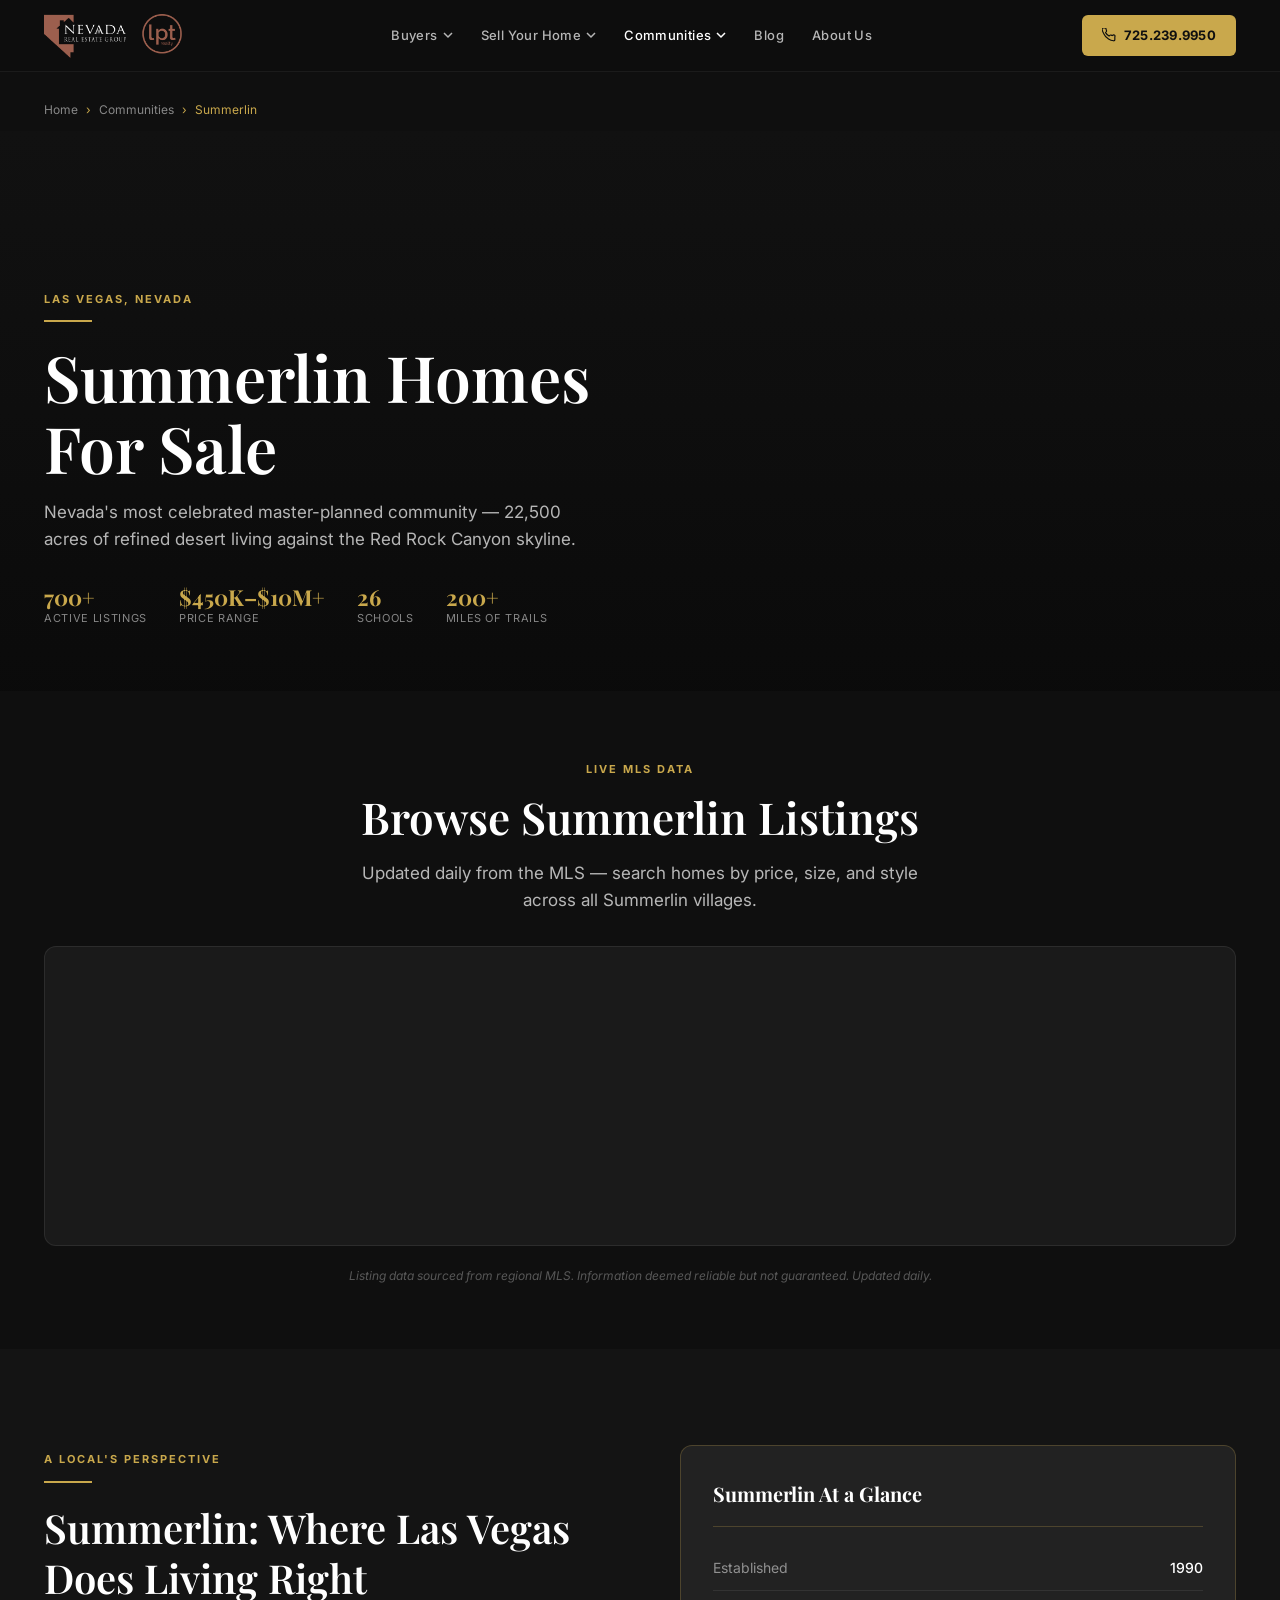
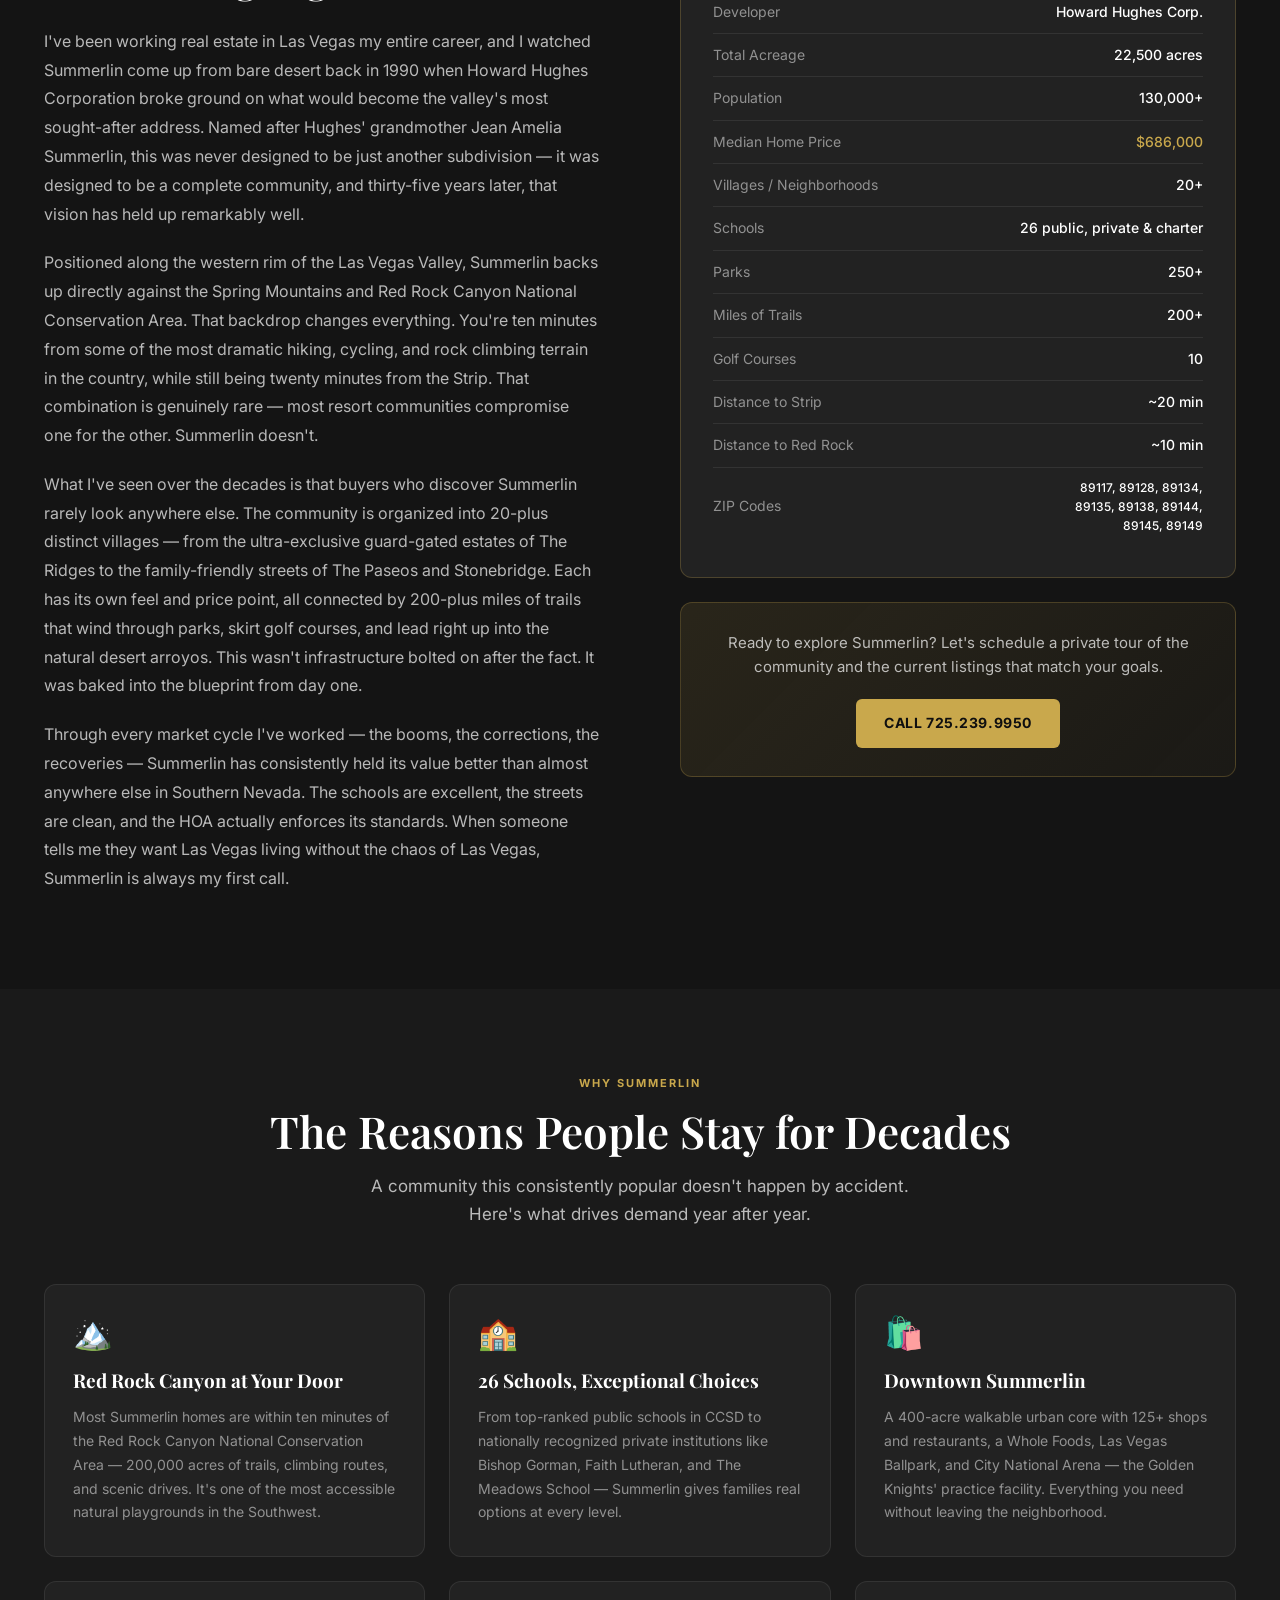
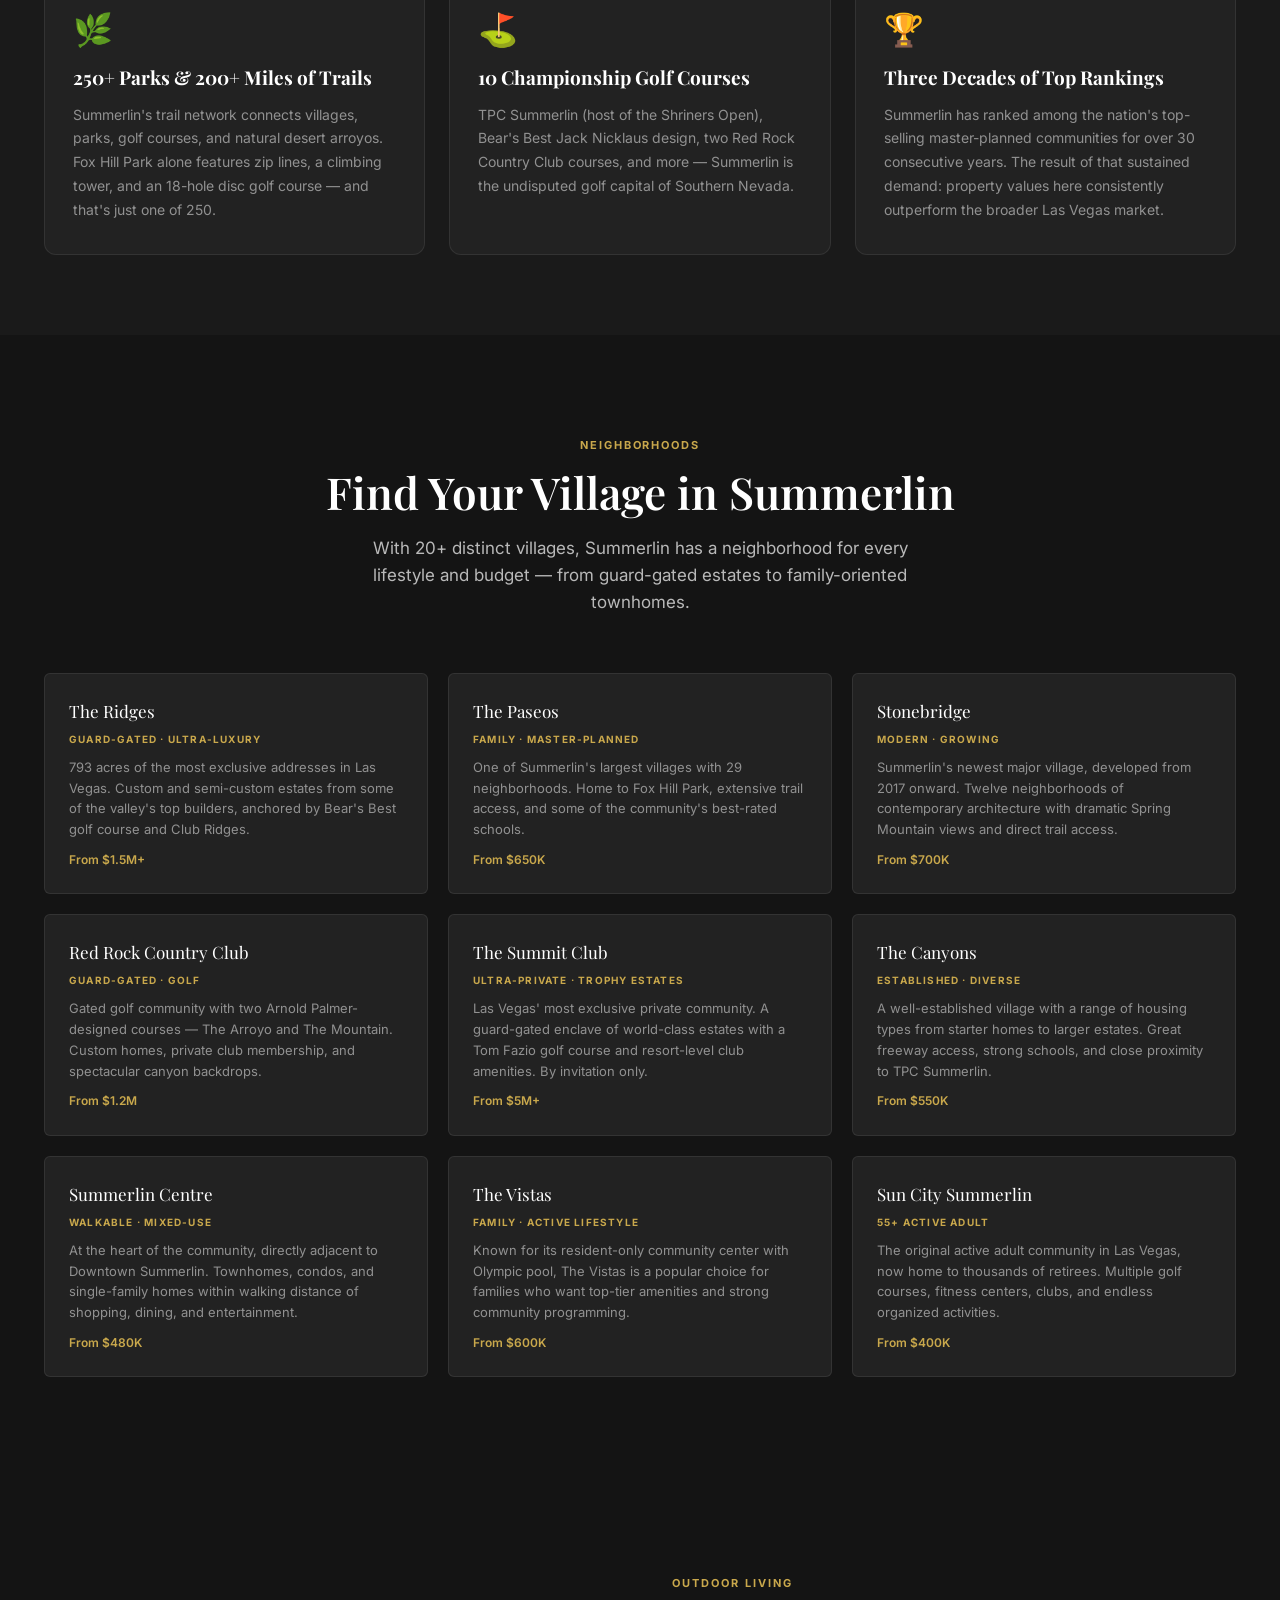
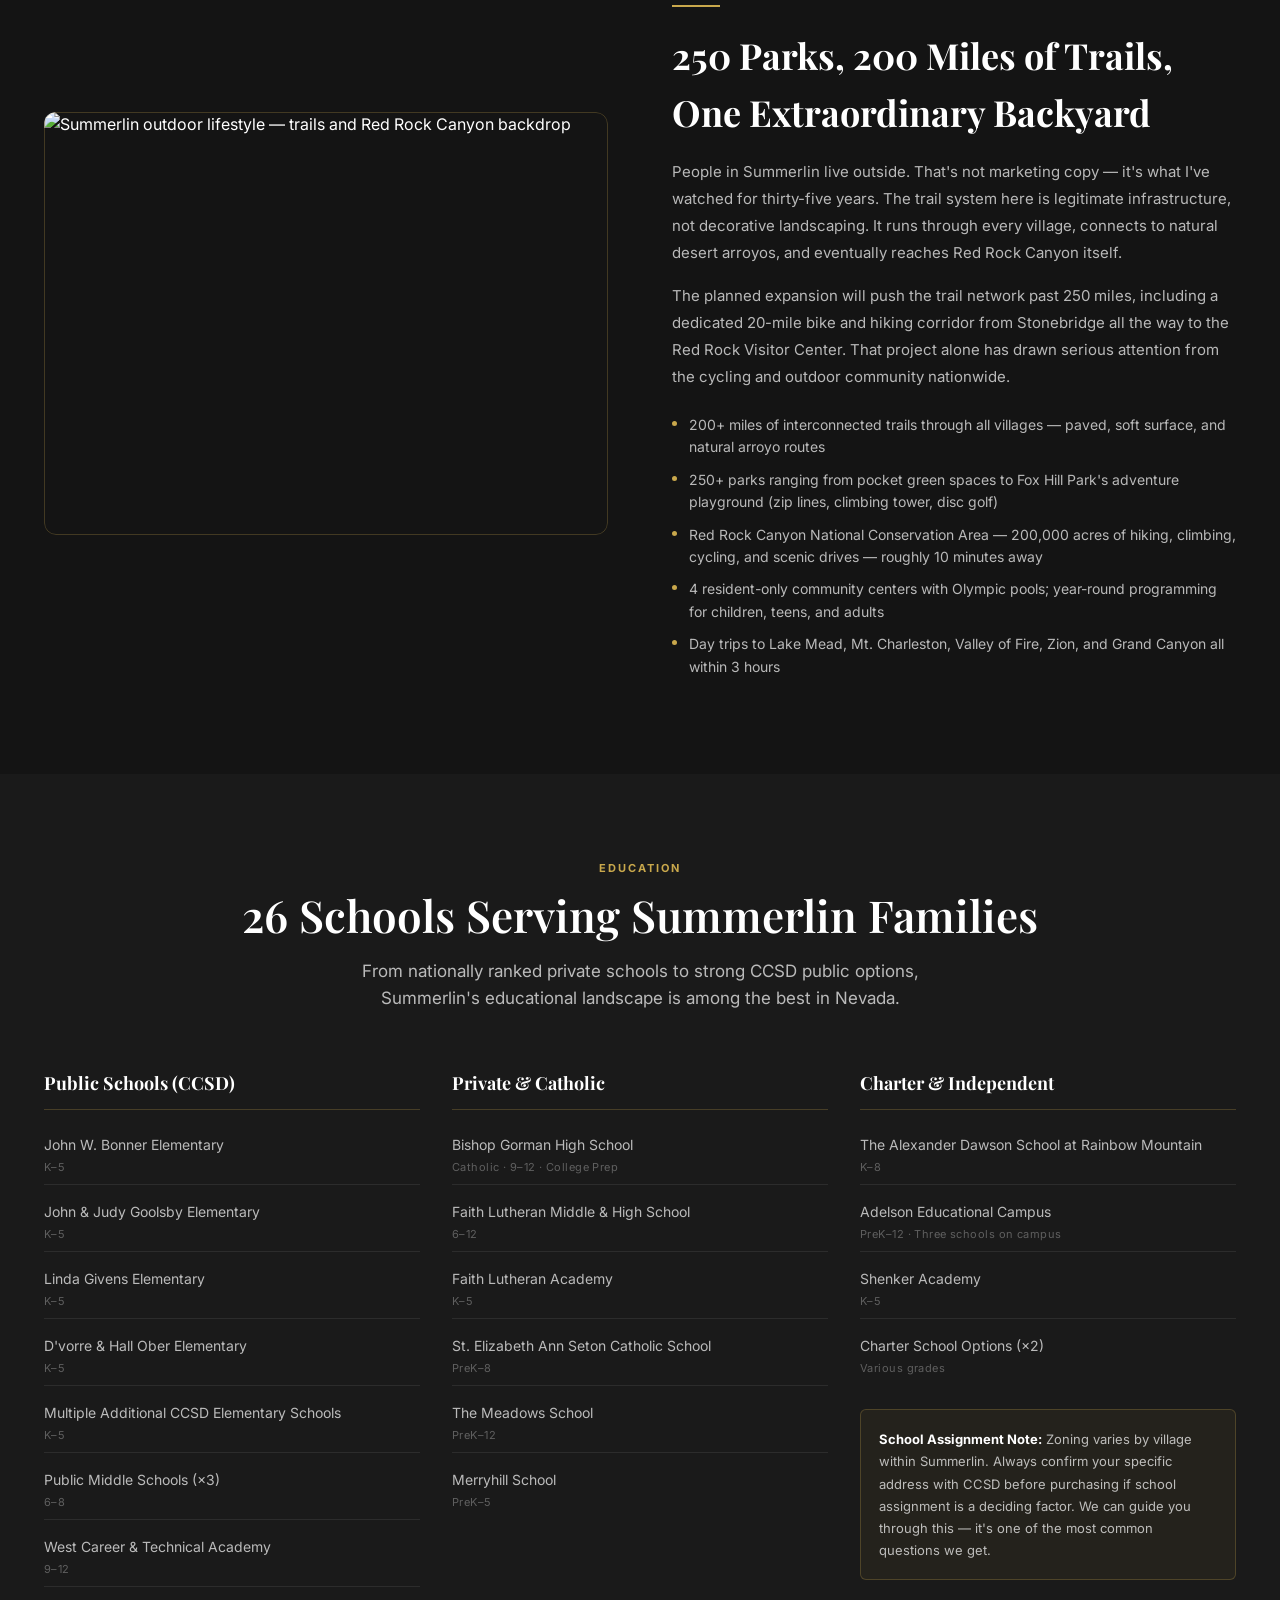
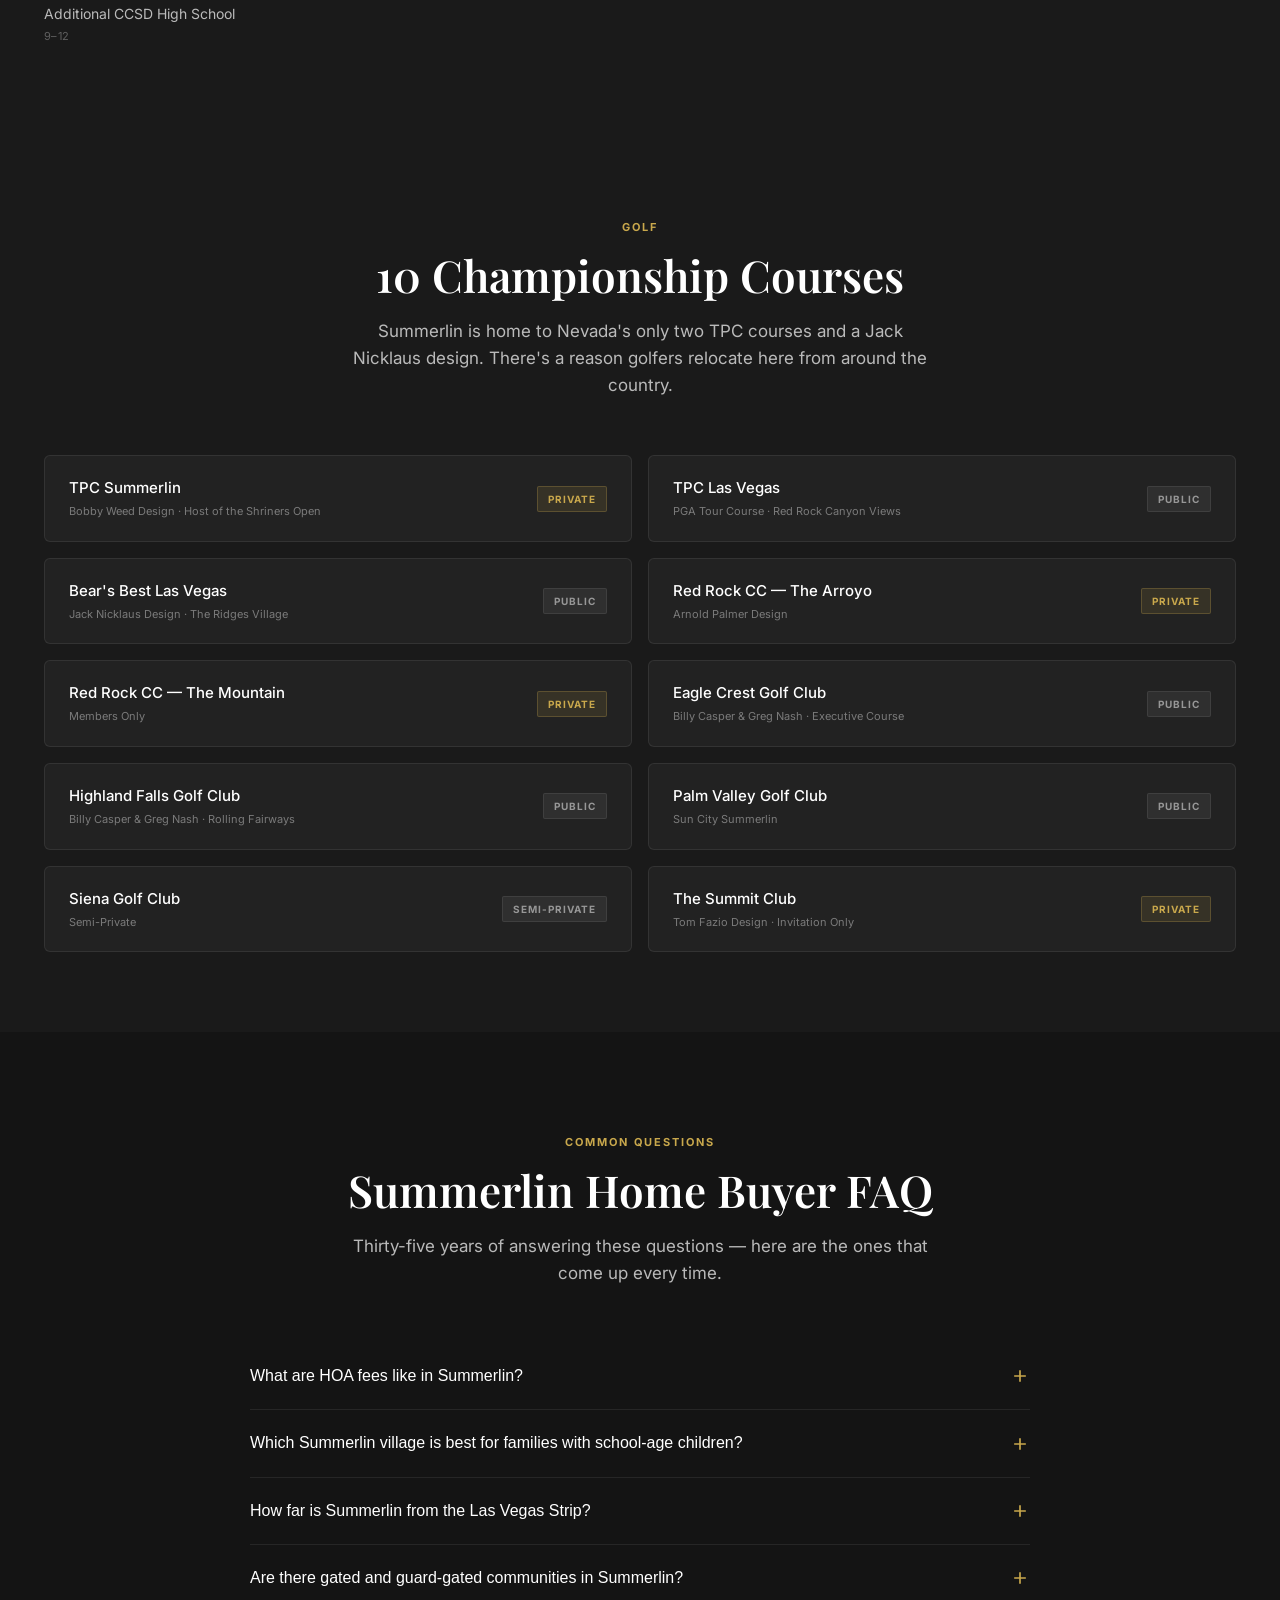
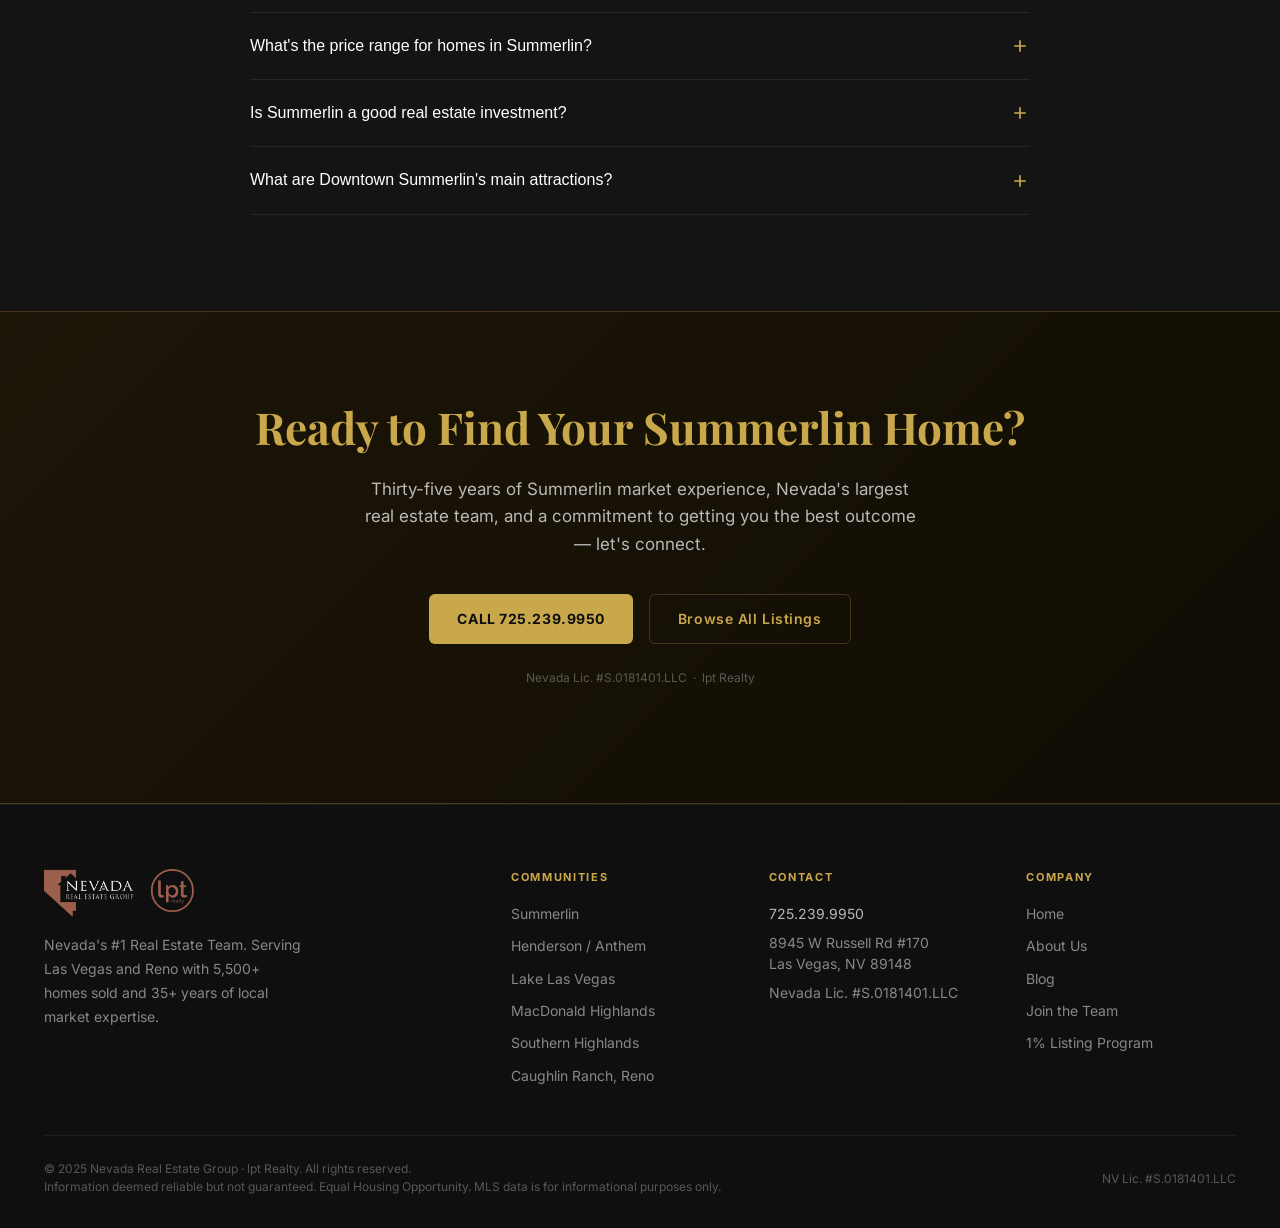
==== summerlin/index.html @ 44caadfc "Add Summerlin community landing page Full luxury dark-theme page at /summerlin/ with: - YLOPO search" ====
<!DOCTYPE html>
<html lang="en">
<head>
  <meta charset="UTF-8">
  <meta name="viewport" content="width=device-width, initial-scale=1.0">
  <title>Summerlin Homes For Sale | Las Vegas NV | Nevada Real Estate Group</title>
  <meta name="description" content="Browse Summerlin homes for sale in Las Vegas, NV. Nevada's #1 real estate team — 5,500+ homes sold. Explore all Summerlin villages, price ranges, schools & lifestyle. Call 725.239.9950.">
  <link rel="canonical" href="https://www.nevadarealestategroup.com/summerlin/">

  <!-- Open Graph -->
  <meta property="og:title" content="Summerlin Homes For Sale | Las Vegas NV | Nevada Real Estate Group">
  <meta property="og:description" content="The crown jewel of Las Vegas living. Browse Summerlin homes $200K–$10M+. Expert guidance from Nevada's #1 real estate team.">
  <meta property="og:type" content="website">
  <meta property="og:url" content="https://www.nevadarealestategroup.com/summerlin/">

  <!-- Preconnect -->
  <link rel="preconnect" href="https://fonts.googleapis.com">
  <link rel="preconnect" href="https://fonts.gstatic.com" crossorigin>
  <link href="https://fonts.googleapis.com/css2?family=Playfair+Display:ital,wght@0,400;0,600;0,700;1,400&family=Inter:wght@300;400;500;600;700&display=swap" rel="stylesheet">

  <!-- YLOPO Config -->
  <script>
    var YLOPO_HOSTNAME = 'search.nevadarealestategroup.net';
    window.YLOPO_WIDGETS = { domain: 'search.nevadarealestategroup.net' };
  </script>

  <!-- Schema.org -->
  <script type="application/ld+json">
  {
    "@context": "https://schema.org",
    "@type": "RealEstateListing",
    "name": "Summerlin Homes For Sale",
    "description": "Browse homes for sale in Summerlin, Las Vegas NV with Nevada Real Estate Group.",
    "areaServed": {
      "@type": "Place",
      "name": "Summerlin",
      "containedInPlace": {
        "@type": "City",
        "name": "Las Vegas",
        "containedInPlace": { "@type": "State", "name": "Nevada" }
      }
    },
    "broker": {
      "@type": "RealEstateAgent",
      "name": "Nevada Real Estate Group",
      "telephone": "+17252399950",
      "url": "https://www.nevadarealestategroup.com"
    }
  }
  </script>

  <style>
    /* ============================================================
       DESIGN TOKENS
    ============================================================ */
    :root {
      --gold: #C9A84C;
      --gold-light: #E8C97A;
      --gold-dark: #A07830;
      --charcoal: #0F0F0F;
      --dark: #141414;
      --dark-2: #1A1A1A;
      --dark-3: #222222;
      --dark-4: #2A2A2A;
      --white: #FFFFFF;
      --white-70: rgba(255,255,255,0.70);
      --white-50: rgba(255,255,255,0.50);
      --white-30: rgba(255,255,255,0.30);
      --white-12: rgba(255,255,255,0.08);
      --border: rgba(201,168,76,0.25);
      --border-dim: rgba(255,255,255,0.08);
      --font-serif: 'Playfair Display', Georgia, serif;
      --font-sans: 'Inter', system-ui, sans-serif;
      --radius: 6px;
      --radius-lg: 12px;
      --transition: 0.25s ease;
      --container: 1240px;
      --nav-h: 72px;
    }

    *, *::before, *::after { box-sizing: border-box; margin: 0; padding: 0; }

    html { scroll-behavior: smooth; font-size: 16px; }

    body {
      background: var(--dark);
      color: var(--white);
      font-family: var(--font-sans);
      line-height: 1.6;
      -webkit-font-smoothing: antialiased;
    }

    a { color: inherit; text-decoration: none; }
    img { display: block; max-width: 100%; }
    ul { list-style: none; }

    .container {
      max-width: var(--container);
      margin: 0 auto;
      padding: 0 24px;
    }

    .gold { color: var(--gold); }
    .section-label {
      display: inline-block;
      font-size: 11px;
      font-weight: 700;
      letter-spacing: 0.18em;
      text-transform: uppercase;
      color: var(--gold);
      margin-bottom: 12px;
    }
    .section-header { text-align: center; margin-bottom: 56px; }
    .section-header h2 {
      font-family: var(--font-serif);
      font-size: clamp(28px, 4vw, 44px);
      font-weight: 600;
      color: var(--white);
      line-height: 1.2;
      margin-bottom: 16px;
    }
    .section-header p {
      font-size: 17px;
      color: var(--white-70);
      max-width: 580px;
      margin: 0 auto;
    }

    /* Gold rule above headings */
    .gold-rule {
      width: 48px;
      height: 2px;
      background: var(--gold);
      margin: 0 auto 20px;
    }

    /* ============================================================
       NAVIGATION
    ============================================================ */
    #nav {
      position: fixed;
      top: 0; left: 0; right: 0;
      z-index: 1000;
      height: var(--nav-h);
      display: flex;
      align-items: center;
      background: rgba(14,14,14,0.85);
      backdrop-filter: blur(16px);
      -webkit-backdrop-filter: blur(16px);
      border-bottom: 1px solid rgba(255,255,255,0.06);
      transition: background var(--transition), box-shadow var(--transition);
    }
    #nav.scrolled {
      background: rgba(10,10,10,0.97);
      box-shadow: 0 2px 24px rgba(0,0,0,0.5);
    }
    .nav-inner {
      max-width: var(--container);
      margin: 0 auto;
      padding: 0 24px;
      width: 100%;
      display: flex;
      align-items: center;
      gap: 32px;
    }
    .nav-logo {
      flex-shrink: 0;
      height: 44px;
    }
    .nav-logo img { height: 100%; width: auto; }
    .nav-links {
      display: flex;
      align-items: center;
      gap: 0;
      flex: 1;
      justify-content: center;
    }
    .nav-item {
      position: relative;
    }
    .nav-link {
      display: flex;
      align-items: center;
      gap: 5px;
      padding: 10px 14px;
      font-size: 13px;
      font-weight: 500;
      color: var(--white-70);
      letter-spacing: 0.03em;
      transition: color var(--transition);
      cursor: pointer;
      white-space: nowrap;
    }
    .nav-link:hover, .nav-link.active { color: var(--white); }
    .nav-link svg { width: 10px; height: 10px; flex-shrink: 0; transition: transform var(--transition); }
    .nav-item:hover > .nav-link svg { transform: rotate(180deg); }

    /* Dropdown */
    .nav-dropdown {
      position: absolute;
      top: calc(100% + 8px);
      left: 50%;
      transform: translateX(-50%) translateY(-6px);
      min-width: 220px;
      background: #1C1C1C;
      border: 1px solid rgba(255,255,255,0.1);
      border-radius: var(--radius);
      padding: 8px 0;
      box-shadow: 0 20px 60px rgba(0,0,0,0.6);
      opacity: 0;
      visibility: hidden;
      transition: opacity 0.2s, visibility 0.2s, transform 0.2s;
    }
    .nav-item:hover .nav-dropdown {
      opacity: 1;
      visibility: visible;
      transform: translateX(-50%) translateY(0);
    }
    .nav-dropdown a {
      display: block;
      padding: 9px 20px;
      font-size: 13px;
      color: var(--white-70);
      transition: color var(--transition), background var(--transition);
    }
    .nav-dropdown a:hover { color: var(--white); background: rgba(255,255,255,0.05); }

    /* Communities flyout */
    .communities-trigger { position: relative; }
    .communities-panel {
      position: absolute;
      top: calc(100% + 8px);
      left: 50%;
      transform: translateX(-50%) translateY(-6px);
      width: 540px;
      background: #1C1C1C;
      border: 1px solid rgba(255,255,255,0.1);
      border-radius: var(--radius);
      padding: 20px;
      box-shadow: 0 20px 60px rgba(0,0,0,0.6);
      opacity: 0;
      visibility: hidden;
      transition: opacity 0.2s, visibility 0.2s, transform 0.2s;
      display: grid;
      grid-template-columns: 1fr 1fr;
      gap: 0 24px;
    }
    .communities-trigger:hover .communities-panel {
      opacity: 1;
      visibility: visible;
      transform: translateX(-50%) translateY(0);
    }
    .comm-col-label {
      font-size: 10px;
      font-weight: 700;
      letter-spacing: 0.15em;
      text-transform: uppercase;
      color: var(--gold);
      padding: 4px 0 8px;
      border-bottom: 1px solid var(--border);
      margin-bottom: 6px;
    }
    .communities-panel a {
      display: block;
      padding: 6px 0;
      font-size: 13px;
      color: var(--white-70);
      transition: color var(--transition);
    }
    .communities-panel a:hover { color: var(--gold); }

    .nav-cta {
      flex-shrink: 0;
    }
    .btn-nav {
      display: inline-flex;
      align-items: center;
      gap: 8px;
      background: var(--gold);
      color: var(--charcoal);
      font-size: 13px;
      font-weight: 700;
      padding: 10px 20px;
      border-radius: var(--radius);
      letter-spacing: 0.02em;
      transition: background var(--transition), transform var(--transition);
      white-space: nowrap;
    }
    .btn-nav:hover { background: var(--gold-light); transform: translateY(-1px); }

    /* Hamburger */
    .hamburger-btn {
      display: none;
      background: none;
      border: none;
      cursor: pointer;
      padding: 8px;
      color: var(--white);
      margin-left: auto;
    }
    .mobile-nav {
      display: none;
      position: fixed;
      top: var(--nav-h);
      left: 0; right: 0;
      background: rgba(10,10,10,0.98);
      backdrop-filter: blur(16px);
      border-top: 1px solid rgba(255,255,255,0.06);
      padding: 16px 0 24px;
      z-index: 999;
      max-height: calc(100vh - var(--nav-h));
      overflow-y: auto;
    }
    .mobile-nav.open { display: block; }
    .mobile-nav-link {
      display: block;
      padding: 13px 24px;
      font-size: 15px;
      color: var(--white-70);
      border-bottom: 1px solid rgba(255,255,255,0.05);
    }
    .mobile-nav-link:hover { color: var(--white); }
    .mob-group-toggle {
      display: flex;
      align-items: center;
      justify-content: space-between;
      width: 100%;
      padding: 13px 24px;
      font-size: 15px;
      color: var(--white-70);
      background: none;
      border: none;
      border-bottom: 1px solid rgba(255,255,255,0.05);
      cursor: pointer;
      text-align: left;
    }
    .mob-submenu { display: none; background: rgba(255,255,255,0.03); }
    .mob-submenu.open { display: block; }
    .mob-submenu a {
      display: block;
      padding: 10px 36px;
      font-size: 13px;
      color: var(--white-50);
      border-bottom: 1px solid rgba(255,255,255,0.03);
    }
    .mob-cta {
      padding: 16px 24px 0;
    }
    .mob-cta .btn-nav { width: 100%; justify-content: center; }

    /* ============================================================
       BREADCRUMB
    ============================================================ */
    .breadcrumb {
      padding: calc(var(--nav-h) + 16px) 0 0;
      background: var(--charcoal);
    }
    .breadcrumb-inner {
      display: flex;
      align-items: center;
      gap: 8px;
      font-size: 12px;
      color: var(--white-50);
      padding: 12px 24px;
      max-width: var(--container);
      margin: 0 auto;
    }
    .breadcrumb-inner a { color: var(--white-50); transition: color var(--transition); }
    .breadcrumb-inner a:hover { color: var(--gold); }
    .breadcrumb-inner span { color: var(--gold); }
    .breadcrumb-sep { color: var(--white-30); }

    /* ============================================================
       HERO
    ============================================================ */
    #hero {
      position: relative;
      min-height: 560px;
      display: flex;
      align-items: flex-end;
      overflow: hidden;
    }
    .hero-bg {
      position: absolute;
      inset: 0;
      background-image: url('https://images.unsplash.com/photo-1613977257363-707ba9348227?auto=format&fit=crop&w=1600&h=700&q=80');
      background-size: cover;
      background-position: center 40%;
    }
    .hero-overlay {
      position: absolute;
      inset: 0;
      background: linear-gradient(to top, rgba(10,10,10,0.95) 0%, rgba(10,10,10,0.6) 50%, rgba(10,10,10,0.3) 100%);
    }
    .hero-content {
      position: relative;
      z-index: 2;
      padding: 60px 0 64px;
      width: 100%;
    }
    .hero-content .container { display: flex; flex-direction: column; align-items: flex-start; }
    .hero-eyebrow {
      font-size: 11px;
      font-weight: 700;
      letter-spacing: 0.18em;
      text-transform: uppercase;
      color: var(--gold);
      margin-bottom: 12px;
    }
    .hero-rule {
      width: 48px;
      height: 2px;
      background: var(--gold);
      margin-bottom: 20px;
    }
    #hero h1 {
      font-family: var(--font-serif);
      font-size: clamp(36px, 5vw, 64px);
      font-weight: 600;
      line-height: 1.1;
      color: var(--white);
      margin-bottom: 16px;
      max-width: 680px;
    }
    .hero-sub {
      font-size: 17px;
      color: var(--white-70);
      max-width: 560px;
      margin-bottom: 32px;
      line-height: 1.6;
    }
    .hero-stats {
      display: flex;
      gap: 32px;
      flex-wrap: wrap;
    }
    .hero-stat {
      display: flex;
      flex-direction: column;
      gap: 2px;
    }
    .hero-stat-num {
      font-family: var(--font-serif);
      font-size: 22px;
      font-weight: 700;
      color: var(--gold);
      line-height: 1;
    }
    .hero-stat-lbl {
      font-size: 11px;
      color: var(--white-50);
      letter-spacing: 0.06em;
      text-transform: uppercase;
    }

    /* ============================================================
       LISTINGS (YLOPO)
    ============================================================ */
    #listings {
      padding: 64px 0;
      background: var(--charcoal);
    }
    #listings .section-header { margin-bottom: 32px; }
    .ylopo-wrap {
      background: var(--dark-2);
      border: 1px solid var(--border-dim);
      border-radius: var(--radius-lg);
      padding: 32px;
      min-height: 300px;
    }
    .ylopo-note {
      font-size: 12px;
      color: var(--white-30);
      text-align: center;
      margin-top: 20px;
      font-style: italic;
    }

    /* ============================================================
       OVERVIEW SECTION
    ============================================================ */
    #overview {
      padding: 96px 0;
      background: var(--dark);
    }
    .overview-grid {
      display: grid;
      grid-template-columns: 1fr 1fr;
      gap: 80px;
      align-items: start;
    }
    .overview-text h2 {
      font-family: var(--font-serif);
      font-size: clamp(26px, 3.5vw, 40px);
      font-weight: 600;
      color: var(--white);
      line-height: 1.25;
      margin-bottom: 24px;
    }
    .overview-text p {
      font-size: 16px;
      color: var(--white-70);
      line-height: 1.8;
      margin-bottom: 20px;
    }
    .overview-text p:last-child { margin-bottom: 0; }
    .overview-aside {
      display: flex;
      flex-direction: column;
      gap: 24px;
    }
    .quick-facts {
      background: var(--dark-3);
      border: 1px solid var(--border);
      border-radius: var(--radius-lg);
      padding: 32px;
    }
    .quick-facts h3 {
      font-family: var(--font-serif);
      font-size: 20px;
      color: var(--white);
      margin-bottom: 20px;
      padding-bottom: 16px;
      border-bottom: 1px solid var(--border);
    }
    .fact-row {
      display: flex;
      justify-content: space-between;
      align-items: center;
      padding: 10px 0;
      border-bottom: 1px solid var(--border-dim);
      font-size: 14px;
    }
    .fact-row:last-child { border-bottom: none; }
    .fact-label { color: var(--white-50); }
    .fact-value { color: var(--white); font-weight: 500; text-align: right; }
    .fact-value.gold { color: var(--gold); }

    .cta-card {
      background: linear-gradient(135deg, rgba(201,168,76,0.12) 0%, rgba(201,168,76,0.04) 100%);
      border: 1px solid var(--border);
      border-radius: var(--radius-lg);
      padding: 28px;
      text-align: center;
    }
    .cta-card p {
      font-size: 15px;
      color: var(--white-70);
      margin-bottom: 20px;
      line-height: 1.6;
    }
    .btn-gold {
      display: inline-flex;
      align-items: center;
      gap: 8px;
      background: var(--gold);
      color: var(--charcoal);
      font-size: 14px;
      font-weight: 700;
      padding: 13px 28px;
      border-radius: var(--radius);
      letter-spacing: 0.04em;
      text-transform: uppercase;
      transition: background var(--transition), transform var(--transition);
    }
    .btn-gold:hover { background: var(--gold-light); transform: translateY(-2px); }
    .btn-outline {
      display: inline-flex;
      align-items: center;
      gap: 8px;
      background: transparent;
      color: var(--gold);
      font-size: 14px;
      font-weight: 600;
      padding: 13px 28px;
      border-radius: var(--radius);
      border: 1px solid var(--border);
      letter-spacing: 0.04em;
      transition: background var(--transition), color var(--transition), transform var(--transition);
    }
    .btn-outline:hover { background: rgba(201,168,76,0.08); color: var(--gold-light); transform: translateY(-2px); }

    /* ============================================================
       WHY HIGHLIGHTS
    ============================================================ */
    #highlights {
      padding: 80px 0;
      background: var(--dark-2);
    }
    .highlights-grid {
      display: grid;
      grid-template-columns: repeat(3, 1fr);
      gap: 24px;
      margin-top: 48px;
    }
    .highlight-card {
      background: var(--dark-3);
      border: 1px solid var(--border-dim);
      border-radius: var(--radius-lg);
      padding: 32px 28px;
      transition: border-color var(--transition), transform var(--transition);
    }
    .highlight-card:hover {
      border-color: var(--border);
      transform: translateY(-4px);
    }
    .highlight-icon {
      font-size: 32px;
      margin-bottom: 16px;
      line-height: 1;
    }
    .highlight-card h3 {
      font-family: var(--font-serif);
      font-size: 19px;
      color: var(--white);
      margin-bottom: 10px;
    }
    .highlight-card p {
      font-size: 14px;
      color: var(--white-50);
      line-height: 1.7;
    }

    /* ============================================================
       VILLAGES / NEIGHBORHOODS
    ============================================================ */
    #villages {
      padding: 96px 0;
      background: var(--dark);
    }
    .villages-grid {
      display: grid;
      grid-template-columns: repeat(3, 1fr);
      gap: 20px;
      margin-top: 48px;
    }
    .village-card {
      background: var(--dark-3);
      border: 1px solid var(--border-dim);
      border-radius: var(--radius);
      padding: 24px;
      transition: border-color var(--transition), transform var(--transition);
    }
    .village-card:hover {
      border-color: var(--border);
      transform: translateY(-3px);
    }
    .village-name {
      font-family: var(--font-serif);
      font-size: 17px;
      color: var(--white);
      margin-bottom: 6px;
    }
    .village-type {
      font-size: 10px;
      font-weight: 700;
      letter-spacing: 0.12em;
      text-transform: uppercase;
      color: var(--gold);
      margin-bottom: 10px;
    }
    .village-desc {
      font-size: 13px;
      color: var(--white-50);
      line-height: 1.6;
    }
    .village-price {
      font-size: 12px;
      color: var(--gold);
      font-weight: 600;
      margin-top: 10px;
    }

    /* ============================================================
       SCHOOLS
    ============================================================ */
    #schools {
      padding: 80px 0;
      background: var(--dark-2);
    }
    .schools-layout {
      display: grid;
      grid-template-columns: 1fr 1fr 1fr;
      gap: 32px;
      margin-top: 48px;
    }
    .school-group h3 {
      font-family: var(--font-serif);
      font-size: 18px;
      color: var(--white);
      margin-bottom: 16px;
      padding-bottom: 12px;
      border-bottom: 1px solid var(--border);
    }
    .school-list {
      display: flex;
      flex-direction: column;
      gap: 8px;
    }
    .school-item {
      font-size: 14px;
      color: var(--white-70);
      padding: 8px 0;
      border-bottom: 1px solid var(--border-dim);
      display: flex;
      flex-direction: column;
      gap: 2px;
    }
    .school-item:last-child { border-bottom: none; }
    .school-item .school-grades {
      font-size: 11px;
      color: var(--white-30);
      letter-spacing: 0.04em;
    }

    /* ============================================================
       OUTDOOR / LIFESTYLE
    ============================================================ */
    #lifestyle {
      padding: 96px 0;
      background: var(--dark);
    }
    .lifestyle-split {
      display: grid;
      grid-template-columns: 1fr 1fr;
      gap: 64px;
      align-items: center;
    }
    .lifestyle-img {
      position: relative;
      border-radius: var(--radius-lg);
      overflow: hidden;
      aspect-ratio: 4/3;
    }
    .lifestyle-img img {
      width: 100%;
      height: 100%;
      object-fit: cover;
    }
    .lifestyle-img::after {
      content: '';
      position: absolute;
      inset: 0;
      border: 1px solid var(--border);
      border-radius: var(--radius-lg);
      pointer-events: none;
    }
    .lifestyle-content h2 {
      font-family: var(--font-serif);
      font-size: clamp(24px, 3vw, 36px);
      color: var(--white);
      margin-bottom: 16px;
    }
    .lifestyle-content p {
      font-size: 15px;
      color: var(--white-70);
      line-height: 1.8;
      margin-bottom: 16px;
    }
    .lifestyle-bullets {
      display: flex;
      flex-direction: column;
      gap: 10px;
      margin-top: 24px;
    }
    .lifestyle-bullet {
      display: flex;
      align-items: flex-start;
      gap: 12px;
      font-size: 14px;
      color: var(--white-70);
    }
    .lifestyle-bullet::before {
      content: '';
      width: 5px;
      height: 5px;
      background: var(--gold);
      border-radius: 50%;
      flex-shrink: 0;
      margin-top: 7px;
    }

    /* ============================================================
       GOLF
    ============================================================ */
    #golf {
      padding: 80px 0;
      background: var(--dark-2);
    }
    .golf-grid {
      display: grid;
      grid-template-columns: repeat(2, 1fr);
      gap: 16px;
      margin-top: 40px;
    }
    .golf-card {
      background: var(--dark-3);
      border: 1px solid var(--border-dim);
      border-radius: var(--radius);
      padding: 20px 24px;
      display: flex;
      justify-content: space-between;
      align-items: center;
      transition: border-color var(--transition);
    }
    .golf-card:hover { border-color: var(--border); }
    .golf-name {
      font-size: 15px;
      font-weight: 500;
      color: var(--white);
    }
    .golf-type {
      font-size: 11px;
      color: var(--white-40, rgba(255,255,255,0.4));
      margin-top: 3px;
    }
    .golf-badge {
      font-size: 10px;
      font-weight: 700;
      letter-spacing: 0.1em;
      text-transform: uppercase;
      padding: 4px 10px;
      border-radius: 2px;
      flex-shrink: 0;
    }
    .golf-badge.private {
      background: rgba(201,168,76,0.12);
      color: var(--gold);
      border: 1px solid var(--border);
    }
    .golf-badge.public {
      background: rgba(255,255,255,0.06);
      color: var(--white-50);
      border: 1px solid rgba(255,255,255,0.08);
    }

    /* ============================================================
       FAQ
    ============================================================ */
    #faq {
      padding: 96px 0;
      background: var(--dark);
    }
    .faq-list {
      max-width: 780px;
      margin: 48px auto 0;
      display: flex;
      flex-direction: column;
      gap: 0;
    }
    .faq-item {
      border-bottom: 1px solid var(--border-dim);
    }
    .faq-btn {
      display: flex;
      align-items: center;
      justify-content: space-between;
      width: 100%;
      padding: 22px 0;
      background: none;
      border: none;
      cursor: pointer;
      text-align: left;
      gap: 16px;
    }
    .faq-question {
      font-size: 16px;
      font-weight: 500;
      color: var(--white);
      line-height: 1.4;
    }
    .faq-icon {
      flex-shrink: 0;
      width: 20px;
      height: 20px;
      color: var(--gold);
      transition: transform 0.25s ease;
    }
    .faq-item.open .faq-icon { transform: rotate(45deg); }
    .faq-answer {
      display: none;
      padding: 0 0 22px;
      font-size: 15px;
      color: var(--white-70);
      line-height: 1.75;
    }
    .faq-item.open .faq-answer { display: block; }

    /* ============================================================
       CTA STRIP
    ============================================================ */
    #cta {
      padding: 80px 0;
      background: linear-gradient(135deg, #1C1508 0%, #110D04 100%);
      text-align: center;
      border-top: 1px solid var(--border);
      border-bottom: 1px solid var(--border);
    }
    #cta h2 {
      font-family: var(--font-serif);
      font-size: clamp(28px, 4vw, 44px);
      color: var(--gold);
      margin-bottom: 14px;
    }
    #cta p {
      font-size: 17px;
      color: var(--white-70);
      max-width: 560px;
      margin: 0 auto 36px;
      line-height: 1.6;
    }
    .cta-actions {
      display: flex;
      gap: 16px;
      justify-content: center;
      flex-wrap: wrap;
    }

    /* ============================================================
       FOOTER
    ============================================================ */
    footer {
      background: var(--charcoal);
      padding: 64px 0 32px;
      border-top: 1px solid rgba(255,255,255,0.06);
    }
    .footer-grid {
      display: grid;
      grid-template-columns: 2fr 1fr 1fr 1fr;
      gap: 48px;
      margin-bottom: 48px;
    }
    .footer-brand img { height: 48px; margin-bottom: 16px; }
    .footer-tagline {
      font-size: 14px;
      color: var(--white-50);
      line-height: 1.7;
      margin-bottom: 20px;
      max-width: 260px;
    }
    .footer-heading {
      font-size: 11px;
      font-weight: 700;
      letter-spacing: 0.15em;
      text-transform: uppercase;
      color: var(--gold);
      margin-bottom: 16px;
    }
    .footer-links {
      display: flex;
      flex-direction: column;
      gap: 10px;
    }
    .footer-links a {
      font-size: 14px;
      color: var(--white-50);
      transition: color var(--transition);
    }
    .footer-links a:hover { color: var(--white); }
    .footer-contact-item {
      font-size: 14px;
      color: var(--white-50);
      margin-bottom: 8px;
      line-height: 1.5;
    }
    .footer-contact-item a { color: var(--white-70); transition: color var(--transition); }
    .footer-contact-item a:hover { color: var(--gold); }
    .footer-bottom {
      border-top: 1px solid rgba(255,255,255,0.06);
      padding-top: 24px;
      display: flex;
      justify-content: space-between;
      align-items: center;
      gap: 16px;
      flex-wrap: wrap;
    }
    .footer-legal { font-size: 12px; color: var(--white-30); line-height: 1.5; }
    .footer-lic { font-size: 12px; color: var(--white-30); }

    /* ============================================================
       RESPONSIVE
    ============================================================ */
    @media (max-width: 1024px) {
      .overview-grid { grid-template-columns: 1fr; gap: 40px; }
      .overview-aside { display: grid; grid-template-columns: 1fr 1fr; gap: 24px; }
      .highlights-grid { grid-template-columns: repeat(2, 1fr); }
      .villages-grid { grid-template-columns: repeat(2, 1fr); }
      .schools-layout { grid-template-columns: 1fr 1fr; }
      .lifestyle-split { grid-template-columns: 1fr; }
      .lifestyle-img { display: none; }
      .footer-grid { grid-template-columns: 1fr 1fr; gap: 32px; }
    }

    @media (max-width: 768px) {
      .nav-links, .nav-cta { display: none; }
      .hamburger-btn { display: flex; }
      .hero-stats { gap: 20px; }
      .highlights-grid { grid-template-columns: 1fr; }
      .villages-grid { grid-template-columns: 1fr 1fr; }
      .golf-grid { grid-template-columns: 1fr; }
      .overview-aside { grid-template-columns: 1fr; }
      .schools-layout { grid-template-columns: 1fr; }
      .footer-grid { grid-template-columns: 1fr; gap: 32px; }
      .footer-bottom { flex-direction: column; align-items: flex-start; gap: 12px; }
    }

    @media (max-width: 480px) {
      .villages-grid { grid-template-columns: 1fr; }
    }
  </style>
</head>
<body>

  <!-- ============================================================
       NAVIGATION
  ============================================================ -->
  <nav id="nav" role="navigation" aria-label="Main navigation">
    <div class="nav-inner">
      <a href="/" class="nav-logo" aria-label="Nevada Real Estate Group home">
        <img src="/logo.png" alt="Nevada Real Estate Group">
      </a>

      <ul class="nav-links" role="list">
        <li class="nav-item">
          <span class="nav-link">
            Buyers
            <svg viewBox="0 0 10 6" fill="none" stroke="currentColor" stroke-width="1.5"><path d="M1 1l4 4 4-4"/></svg>
          </span>
          <div class="nav-dropdown">
            <a href="#">Search All Homes</a>
            <a href="#">First-Time Buyers Guide</a>
            <a href="#">Mortgage Calculator</a>
            <a href="#">Buy vs. Rent Analysis</a>
            <a href="#">New Construction</a>
            <a href="#">Investment Properties</a>
            <a href="#">Schedule a Showing</a>
          </div>
        </li>
        <li class="nav-item">
          <span class="nav-link">
            Sell Your Home
            <svg viewBox="0 0 10 6" fill="none" stroke="currentColor" stroke-width="1.5"><path d="M1 1l4 4 4-4"/></svg>
          </span>
          <div class="nav-dropdown">
            <a href="#">What's My Home Worth?</a>
            <a href="#">1% Listing Program</a>
            <a href="#">Marketing Your Home</a>
            <a href="#">Request a CMA</a>
          </div>
        </li>
        <li class="nav-item communities-trigger">
          <span class="nav-link active">
            Communities
            <svg viewBox="0 0 10 6" fill="none" stroke="currentColor" stroke-width="1.5"><path d="M1 1l4 4 4-4"/></svg>
          </span>
          <div class="communities-panel">
            <div>
              <div class="comm-col-label">Las Vegas</div>
              <a href="/summerlin/" style="color:var(--gold);">Summerlin</a>
              <a href="#">Centennial Hills</a>
              <a href="#">Henderson / Anthem</a>
              <a href="#">Red Rock Country Club</a>
              <a href="#">The Lakes</a>
              <a href="#">Southern Highlands</a>
              <a href="#">Green Valley Ranch</a>
              <a href="#">Lake Las Vegas</a>
              <a href="#">MacDonald Highlands</a>
              <a href="#">Desert Shores</a>
              <a href="#">North Las Vegas</a>
              <a href="#">Mountains Edge</a>
            </div>
            <div>
              <div class="comm-col-label">Reno</div>
              <a href="#">Damonte Ranch</a>
              <a href="#">Double Diamond</a>
              <a href="#">Somersett</a>
              <a href="#">Caughlin Ranch</a>
              <a href="#">ArrowCreek</a>
              <a href="#">Spanish Springs</a>
              <a href="#">Incline Village</a>
              <a href="#">South Reno</a>
              <a href="#">Midtown Reno</a>
              <a href="#">Carson City</a>
            </div>
          </div>
        </li>
        <li class="nav-item"><a href="#" class="nav-link">Blog</a></li>
        <li class="nav-item"><a href="#" class="nav-link">About Us</a></li>
      </ul>

      <div class="nav-cta">
        <a href="tel:+17252399950" class="btn-nav">
          <svg width="14" height="14" viewBox="0 0 24 24" fill="none" stroke="currentColor" stroke-width="2"><path d="M22 16.92v3a2 2 0 01-2.18 2 19.79 19.79 0 01-8.63-3.07A19.5 19.5 0 013.07 9.81 19.79 19.79 0 01.01 1.18 2 2 0 012 .01h3a2 2 0 012 1.72 12.84 12.84 0 00.7 2.81 2 2 0 01-.45 2.11L6.09 7.91a16 16 0 006 6l1.27-1.27a2 2 0 012.11-.45 12.84 12.84 0 002.81.7A2 2 0 0122 14.92z"/></svg>
          725.239.9950
        </a>
      </div>

      <button class="hamburger-btn" id="hamburger-btn" aria-expanded="false" aria-label="Open menu">
        <svg width="24" height="24" viewBox="0 0 24 24" fill="none" stroke="currentColor" stroke-width="2">
          <path d="M3 12h18M3 6h18M3 18h18"/>
        </svg>
      </button>
    </div>
  </nav>

  <!-- Mobile Nav -->
  <div class="mobile-nav" id="mobile-nav" role="dialog" aria-label="Mobile navigation">
    <a href="/" class="mobile-nav-link">Home</a>
    <button class="mob-group-toggle" aria-expanded="false">Buyers <span>+</span></button>
    <div class="mob-submenu">
      <a href="#">Search All Homes</a>
      <a href="#">First-Time Buyers Guide</a>
      <a href="#">New Construction</a>
    </div>
    <button class="mob-group-toggle" aria-expanded="false">Sell Your Home <span>+</span></button>
    <div class="mob-submenu">
      <a href="#">What's My Home Worth?</a>
      <a href="#">1% Listing Program</a>
    </div>
    <button class="mob-group-toggle" aria-expanded="false">Communities <span>+</span></button>
    <div class="mob-submenu">
      <a href="/summerlin/">Summerlin</a>
      <a href="#">Centennial Hills</a>
      <a href="#">Henderson / Anthem</a>
      <a href="#">Southern Highlands</a>
      <a href="#">Lake Las Vegas</a>
      <a href="#">MacDonald Highlands</a>
    </div>
    <a href="#" class="mobile-nav-link">Blog</a>
    <a href="#" class="mobile-nav-link">About Us</a>
    <div class="mob-cta">
      <a href="tel:+17252399950" class="btn-nav">Call 725.239.9950</a>
    </div>
  </div>

  <!-- ============================================================
       BREADCRUMB
  ============================================================ -->
  <div class="breadcrumb">
    <div class="breadcrumb-inner">
      <a href="/">Home</a>
      <span class="breadcrumb-sep">›</span>
      <a href="/#communities">Communities</a>
      <span class="breadcrumb-sep">›</span>
      <span>Summerlin</span>
    </div>
  </div>

  <!-- ============================================================
       HERO
  ============================================================ -->
  <header id="hero">
    <div class="hero-bg"></div>
    <div class="hero-overlay"></div>
    <div class="hero-content">
      <div class="container">
        <p class="hero-eyebrow">Las Vegas, Nevada</p>
        <div class="hero-rule"></div>
        <h1>Summerlin Homes<br>For Sale</h1>
        <p class="hero-sub">Nevada's most celebrated master-planned community — 22,500 acres of refined desert living against the Red Rock Canyon skyline.</p>
        <div class="hero-stats">
          <div class="hero-stat">
            <span class="hero-stat-num">700+</span>
            <span class="hero-stat-lbl">Active Listings</span>
          </div>
          <div class="hero-stat">
            <span class="hero-stat-num">$450K–$10M+</span>
            <span class="hero-stat-lbl">Price Range</span>
          </div>
          <div class="hero-stat">
            <span class="hero-stat-num">26</span>
            <span class="hero-stat-lbl">Schools</span>
          </div>
          <div class="hero-stat">
            <span class="hero-stat-num">200+</span>
            <span class="hero-stat-lbl">Miles of Trails</span>
          </div>
        </div>
      </div>
    </div>
  </header>

  <!-- ============================================================
       LISTINGS (YLOPO)
  ============================================================ -->
  <section id="listings" aria-label="Summerlin homes for sale">
    <div class="container">
      <div class="section-header">
        <span class="section-label">Live MLS Data</span>
        <h2>Browse Summerlin Listings</h2>
        <p>Updated daily from the MLS — search homes by price, size, and style across all Summerlin villages.</p>
      </div>

      <div class="ylopo-wrap">
        <div class="YLOPO_searchWidget"></div>
        <div class="YLOPO_resultsWidget" data-search='{"propertyTypes":["house","condo","townhouse"],"minPrice":200000,"locations":[{"community":"Summerlin","state":"NV"}]}'></div>
      </div>
      <p class="ylopo-note">Listing data sourced from regional MLS. Information deemed reliable but not guaranteed. Updated daily.</p>
    </div>
  </section>

  <!-- ============================================================
       OVERVIEW
  ============================================================ -->
  <section id="overview" aria-label="About Summerlin">
    <div class="container">
      <div class="overview-grid">
        <div class="overview-text">
          <span class="section-label">A Local's Perspective</span>
          <div class="gold-rule" style="margin: 0 0 20px;"></div>
          <h2>Summerlin: Where Las Vegas Does Living Right</h2>
          <p>I've been working real estate in Las Vegas my entire career, and I watched Summerlin come up from bare desert back in 1990 when Howard Hughes Corporation broke ground on what would become the valley's most sought-after address. Named after Hughes' grandmother Jean Amelia Summerlin, this was never designed to be just another subdivision — it was designed to be a complete community, and thirty-five years later, that vision has held up remarkably well.</p>
          <p>Positioned along the western rim of the Las Vegas Valley, Summerlin backs up directly against the Spring Mountains and Red Rock Canyon National Conservation Area. That backdrop changes everything. You're ten minutes from some of the most dramatic hiking, cycling, and rock climbing terrain in the country, while still being twenty minutes from the Strip. That combination is genuinely rare — most resort communities compromise one for the other. Summerlin doesn't.</p>
          <p>What I've seen over the decades is that buyers who discover Summerlin rarely look anywhere else. The community is organized into 20-plus distinct villages — from the ultra-exclusive guard-gated estates of The Ridges to the family-friendly streets of The Paseos and Stonebridge. Each has its own feel and price point, all connected by 200-plus miles of trails that wind through parks, skirt golf courses, and lead right up into the natural desert arroyos. This wasn't infrastructure bolted on after the fact. It was baked into the blueprint from day one.</p>
          <p>Through every market cycle I've worked — the booms, the corrections, the recoveries — Summerlin has consistently held its value better than almost anywhere else in Southern Nevada. The schools are excellent, the streets are clean, and the HOA actually enforces its standards. When someone tells me they want Las Vegas living without the chaos of Las Vegas, Summerlin is always my first call.</p>
        </div>

        <div class="overview-aside">
          <div class="quick-facts">
            <h3>Summerlin At a Glance</h3>
            <div class="fact-row">
              <span class="fact-label">Established</span>
              <span class="fact-value">1990</span>
            </div>
            <div class="fact-row">
              <span class="fact-label">Developer</span>
              <span class="fact-value">Howard Hughes Corp.</span>
            </div>
            <div class="fact-row">
              <span class="fact-label">Total Acreage</span>
              <span class="fact-value">22,500 acres</span>
            </div>
            <div class="fact-row">
              <span class="fact-label">Population</span>
              <span class="fact-value">130,000+</span>
            </div>
            <div class="fact-row">
              <span class="fact-label">Median Home Price</span>
              <span class="fact-value gold">$686,000</span>
            </div>
            <div class="fact-row">
              <span class="fact-label">Villages / Neighborhoods</span>
              <span class="fact-value">20+</span>
            </div>
            <div class="fact-row">
              <span class="fact-label">Schools</span>
              <span class="fact-value">26 public, private & charter</span>
            </div>
            <div class="fact-row">
              <span class="fact-label">Parks</span>
              <span class="fact-value">250+</span>
            </div>
            <div class="fact-row">
              <span class="fact-label">Miles of Trails</span>
              <span class="fact-value">200+</span>
            </div>
            <div class="fact-row">
              <span class="fact-label">Golf Courses</span>
              <span class="fact-value">10</span>
            </div>
            <div class="fact-row">
              <span class="fact-label">Distance to Strip</span>
              <span class="fact-value">~20 min</span>
            </div>
            <div class="fact-row">
              <span class="fact-label">Distance to Red Rock</span>
              <span class="fact-value">~10 min</span>
            </div>
            <div class="fact-row">
              <span class="fact-label">ZIP Codes</span>
              <span class="fact-value" style="font-size:12px;">89117, 89128, 89134,<br>89135, 89138, 89144,<br>89145, 89149</span>
            </div>
          </div>

          <div class="cta-card">
            <p>Ready to explore Summerlin? Let's schedule a private tour of the community and the current listings that match your goals.</p>
            <a href="tel:+17252399950" class="btn-gold">Call 725.239.9950</a>
          </div>
        </div>
      </div>
    </div>
  </section>

  <!-- ============================================================
       HIGHLIGHTS
  ============================================================ -->
  <section id="highlights" aria-label="Why live in Summerlin">
    <div class="container">
      <div class="section-header">
        <span class="section-label">Why Summerlin</span>
        <h2>The Reasons People Stay for Decades</h2>
        <p>A community this consistently popular doesn't happen by accident. Here's what drives demand year after year.</p>
      </div>

      <div class="highlights-grid">
        <div class="highlight-card">
          <div class="highlight-icon">🏔️</div>
          <h3>Red Rock Canyon at Your Door</h3>
          <p>Most Summerlin homes are within ten minutes of the Red Rock Canyon National Conservation Area — 200,000 acres of trails, climbing routes, and scenic drives. It's one of the most accessible natural playgrounds in the Southwest.</p>
        </div>
        <div class="highlight-card">
          <div class="highlight-icon">🏫</div>
          <h3>26 Schools, Exceptional Choices</h3>
          <p>From top-ranked public schools in CCSD to nationally recognized private institutions like Bishop Gorman, Faith Lutheran, and The Meadows School — Summerlin gives families real options at every level.</p>
        </div>
        <div class="highlight-card">
          <div class="highlight-icon">🛍️</div>
          <h3>Downtown Summerlin</h3>
          <p>A 400-acre walkable urban core with 125+ shops and restaurants, a Whole Foods, Las Vegas Ballpark, and City National Arena — the Golden Knights' practice facility. Everything you need without leaving the neighborhood.</p>
        </div>
        <div class="highlight-card">
          <div class="highlight-icon">🌿</div>
          <h3>250+ Parks & 200+ Miles of Trails</h3>
          <p>Summerlin's trail network connects villages, parks, golf courses, and natural desert arroyos. Fox Hill Park alone features zip lines, a climbing tower, and an 18-hole disc golf course — and that's just one of 250.</p>
        </div>
        <div class="highlight-card">
          <div class="highlight-icon">⛳</div>
          <h3>10 Championship Golf Courses</h3>
          <p>TPC Summerlin (host of the Shriners Open), Bear's Best Jack Nicklaus design, two Red Rock Country Club courses, and more — Summerlin is the undisputed golf capital of Southern Nevada.</p>
        </div>
        <div class="highlight-card">
          <div class="highlight-icon">🏆</div>
          <h3>Three Decades of Top Rankings</h3>
          <p>Summerlin has ranked among the nation's top-selling master-planned communities for over 30 consecutive years. The result of that sustained demand: property values here consistently outperform the broader Las Vegas market.</p>
        </div>
      </div>
    </div>
  </section>

  <!-- ============================================================
       VILLAGES
  ============================================================ -->
  <section id="villages" aria-label="Summerlin villages and neighborhoods">
    <div class="container">
      <div class="section-header">
        <span class="section-label">Neighborhoods</span>
        <h2>Find Your Village in Summerlin</h2>
        <p>With 20+ distinct villages, Summerlin has a neighborhood for every lifestyle and budget — from guard-gated estates to family-oriented townhomes.</p>
      </div>

      <div class="villages-grid">
        <div class="village-card">
          <div class="village-name">The Ridges</div>
          <div class="village-type">Guard-Gated · Ultra-Luxury</div>
          <p class="village-desc">793 acres of the most exclusive addresses in Las Vegas. Custom and semi-custom estates from some of the valley's top builders, anchored by Bear's Best golf course and Club Ridges.</p>
          <div class="village-price">From $1.5M+</div>
        </div>
        <div class="village-card">
          <div class="village-name">The Paseos</div>
          <div class="village-type">Family · Master-Planned</div>
          <p class="village-desc">One of Summerlin's largest villages with 29 neighborhoods. Home to Fox Hill Park, extensive trail access, and some of the community's best-rated schools.</p>
          <div class="village-price">From $650K</div>
        </div>
        <div class="village-card">
          <div class="village-name">Stonebridge</div>
          <div class="village-type">Modern · Growing</div>
          <p class="village-desc">Summerlin's newest major village, developed from 2017 onward. Twelve neighborhoods of contemporary architecture with dramatic Spring Mountain views and direct trail access.</p>
          <div class="village-price">From $700K</div>
        </div>
        <div class="village-card">
          <div class="village-name">Red Rock Country Club</div>
          <div class="village-type">Guard-Gated · Golf</div>
          <p class="village-desc">Gated golf community with two Arnold Palmer-designed courses — The Arroyo and The Mountain. Custom homes, private club membership, and spectacular canyon backdrops.</p>
          <div class="village-price">From $1.2M</div>
        </div>
        <div class="village-card">
          <div class="village-name">The Summit Club</div>
          <div class="village-type">Ultra-Private · Trophy Estates</div>
          <p class="village-desc">Las Vegas' most exclusive private community. A guard-gated enclave of world-class estates with a Tom Fazio golf course and resort-level club amenities. By invitation only.</p>
          <div class="village-price">From $5M+</div>
        </div>
        <div class="village-card">
          <div class="village-name">The Canyons</div>
          <div class="village-type">Established · Diverse</div>
          <p class="village-desc">A well-established village with a range of housing types from starter homes to larger estates. Great freeway access, strong schools, and close proximity to TPC Summerlin.</p>
          <div class="village-price">From $550K</div>
        </div>
        <div class="village-card">
          <div class="village-name">Summerlin Centre</div>
          <div class="village-type">Walkable · Mixed-Use</div>
          <p class="village-desc">At the heart of the community, directly adjacent to Downtown Summerlin. Townhomes, condos, and single-family homes within walking distance of shopping, dining, and entertainment.</p>
          <div class="village-price">From $480K</div>
        </div>
        <div class="village-card">
          <div class="village-name">The Vistas</div>
          <div class="village-type">Family · Active Lifestyle</div>
          <p class="village-desc">Known for its resident-only community center with Olympic pool, The Vistas is a popular choice for families who want top-tier amenities and strong community programming.</p>
          <div class="village-price">From $600K</div>
        </div>
        <div class="village-card">
          <div class="village-name">Sun City Summerlin</div>
          <div class="village-type">55+ Active Adult</div>
          <p class="village-desc">The original active adult community in Las Vegas, now home to thousands of retirees. Multiple golf courses, fitness centers, clubs, and endless organized activities.</p>
          <div class="village-price">From $400K</div>
        </div>
      </div>
    </div>
  </section>

  <!-- ============================================================
       OUTDOOR LIFESTYLE
  ============================================================ -->
  <section id="lifestyle" aria-label="Outdoor lifestyle and recreation">
    <div class="container">
      <div class="lifestyle-split">
        <div class="lifestyle-img">
          <img src="https://images.unsplash.com/photo-1600047509807-ba8f99d2cdde?auto=format&fit=crop&w=800&h=600&q=80" alt="Summerlin outdoor lifestyle — trails and Red Rock Canyon backdrop" loading="lazy">
        </div>
        <div class="lifestyle-content">
          <span class="section-label">Outdoor Living</span>
          <div class="gold-rule" style="margin:0 0 20px;"></div>
          <h2>250 Parks, 200 Miles of Trails, One Extraordinary Backyard</h2>
          <p>People in Summerlin live outside. That's not marketing copy — it's what I've watched for thirty-five years. The trail system here is legitimate infrastructure, not decorative landscaping. It runs through every village, connects to natural desert arroyos, and eventually reaches Red Rock Canyon itself.</p>
          <p>The planned expansion will push the trail network past 250 miles, including a dedicated 20-mile bike and hiking corridor from Stonebridge all the way to the Red Rock Visitor Center. That project alone has drawn serious attention from the cycling and outdoor community nationwide.</p>

          <div class="lifestyle-bullets">
            <div class="lifestyle-bullet">200+ miles of interconnected trails through all villages — paved, soft surface, and natural arroyo routes</div>
            <div class="lifestyle-bullet">250+ parks ranging from pocket green spaces to Fox Hill Park's adventure playground (zip lines, climbing tower, disc golf)</div>
            <div class="lifestyle-bullet">Red Rock Canyon National Conservation Area — 200,000 acres of hiking, climbing, cycling, and scenic drives — roughly 10 minutes away</div>
            <div class="lifestyle-bullet">4 resident-only community centers with Olympic pools; year-round programming for children, teens, and adults</div>
            <div class="lifestyle-bullet">Day trips to Lake Mead, Mt. Charleston, Valley of Fire, Zion, and Grand Canyon all within 3 hours</div>
          </div>
        </div>
      </div>
    </div>
  </section>

  <!-- ============================================================
       SCHOOLS
  ============================================================ -->
  <section id="schools" aria-label="Summerlin schools">
    <div class="container">
      <div class="section-header">
        <span class="section-label">Education</span>
        <h2>26 Schools Serving Summerlin Families</h2>
        <p>From nationally ranked private schools to strong CCSD public options, Summerlin's educational landscape is among the best in Nevada.</p>
      </div>

      <div class="schools-layout">
        <div class="school-group">
          <h3>Public Schools (CCSD)</h3>
          <div class="school-list">
            <div class="school-item">John W. Bonner Elementary <span class="school-grades">K–5</span></div>
            <div class="school-item">John & Judy Goolsby Elementary <span class="school-grades">K–5</span></div>
            <div class="school-item">Linda Givens Elementary <span class="school-grades">K–5</span></div>
            <div class="school-item">D'vorre & Hall Ober Elementary <span class="school-grades">K–5</span></div>
            <div class="school-item">Multiple Additional CCSD Elementary Schools <span class="school-grades">K–5</span></div>
            <div class="school-item">Public Middle Schools (×3) <span class="school-grades">6–8</span></div>
            <div class="school-item">West Career & Technical Academy <span class="school-grades">9–12</span></div>
            <div class="school-item">Additional CCSD High School <span class="school-grades">9–12</span></div>
          </div>
        </div>
        <div class="school-group">
          <h3>Private & Catholic</h3>
          <div class="school-list">
            <div class="school-item">Bishop Gorman High School <span class="school-grades">Catholic · 9–12 · College Prep</span></div>
            <div class="school-item">Faith Lutheran Middle & High School <span class="school-grades">6–12</span></div>
            <div class="school-item">Faith Lutheran Academy <span class="school-grades">K–5</span></div>
            <div class="school-item">St. Elizabeth Ann Seton Catholic School <span class="school-grades">PreK–8</span></div>
            <div class="school-item">The Meadows School <span class="school-grades">PreK–12</span></div>
            <div class="school-item">Merryhill School <span class="school-grades">PreK–5</span></div>
          </div>
        </div>
        <div class="school-group">
          <h3>Charter & Independent</h3>
          <div class="school-list">
            <div class="school-item">The Alexander Dawson School at Rainbow Mountain <span class="school-grades">K–8</span></div>
            <div class="school-item">Adelson Educational Campus <span class="school-grades">PreK–12 · Three schools on campus</span></div>
            <div class="school-item">Shenker Academy <span class="school-grades">K–5</span></div>
            <div class="school-item">Charter School Options (×2) <span class="school-grades">Various grades</span></div>
          </div>

          <div style="margin-top:24px; padding:18px; background:rgba(201,168,76,0.06); border:1px solid var(--border); border-radius:var(--radius); font-size:13px; color:var(--white-70); line-height:1.7;">
            <strong style="color:var(--white);">School Assignment Note:</strong> Zoning varies by village within Summerlin. Always confirm your specific address with CCSD before purchasing if school assignment is a deciding factor. We can guide you through this — it's one of the most common questions we get.
          </div>
        </div>
      </div>
    </div>
  </section>

  <!-- ============================================================
       GOLF
  ============================================================ -->
  <section id="golf" aria-label="Golf courses in Summerlin">
    <div class="container">
      <div class="section-header">
        <span class="section-label">Golf</span>
        <h2>10 Championship Courses</h2>
        <p>Summerlin is home to Nevada's only two TPC courses and a Jack Nicklaus design. There's a reason golfers relocate here from around the country.</p>
      </div>

      <div class="golf-grid">
        <div class="golf-card">
          <div>
            <div class="golf-name">TPC Summerlin</div>
            <div class="golf-type">Bobby Weed Design · Host of the Shriners Open</div>
          </div>
          <span class="golf-badge private">Private</span>
        </div>
        <div class="golf-card">
          <div>
            <div class="golf-name">TPC Las Vegas</div>
            <div class="golf-type">PGA Tour Course · Red Rock Canyon Views</div>
          </div>
          <span class="golf-badge public">Public</span>
        </div>
        <div class="golf-card">
          <div>
            <div class="golf-name">Bear's Best Las Vegas</div>
            <div class="golf-type">Jack Nicklaus Design · The Ridges Village</div>
          </div>
          <span class="golf-badge public">Public</span>
        </div>
        <div class="golf-card">
          <div>
            <div class="golf-name">Red Rock CC — The Arroyo</div>
            <div class="golf-type">Arnold Palmer Design</div>
          </div>
          <span class="golf-badge private">Private</span>
        </div>
        <div class="golf-card">
          <div>
            <div class="golf-name">Red Rock CC — The Mountain</div>
            <div class="golf-type">Members Only</div>
          </div>
          <span class="golf-badge private">Private</span>
        </div>
        <div class="golf-card">
          <div>
            <div class="golf-name">Eagle Crest Golf Club</div>
            <div class="golf-type">Billy Casper & Greg Nash · Executive Course</div>
          </div>
          <span class="golf-badge public">Public</span>
        </div>
        <div class="golf-card">
          <div>
            <div class="golf-name">Highland Falls Golf Club</div>
            <div class="golf-type">Billy Casper & Greg Nash · Rolling Fairways</div>
          </div>
          <span class="golf-badge public">Public</span>
        </div>
        <div class="golf-card">
          <div>
            <div class="golf-name">Palm Valley Golf Club</div>
            <div class="golf-type">Sun City Summerlin</div>
          </div>
          <span class="golf-badge public">Public</span>
        </div>
        <div class="golf-card">
          <div>
            <div class="golf-name">Siena Golf Club</div>
            <div class="golf-type">Semi-Private</div>
          </div>
          <span class="golf-badge public">Semi-Private</span>
        </div>
        <div class="golf-card">
          <div>
            <div class="golf-name">The Summit Club</div>
            <div class="golf-type">Tom Fazio Design · Invitation Only</div>
          </div>
          <span class="golf-badge private">Private</span>
        </div>
      </div>
    </div>
  </section>

  <!-- ============================================================
       FAQ
  ============================================================ -->
  <section id="faq" aria-label="Frequently asked questions about Summerlin">
    <div class="container">
      <div class="section-header">
        <span class="section-label">Common Questions</span>
        <h2>Summerlin Home Buyer FAQ</h2>
        <p>Thirty-five years of answering these questions — here are the ones that come up every time.</p>
      </div>

      <div class="faq-list">

        <div class="faq-item">
          <button class="faq-btn" aria-expanded="false">
            <span class="faq-question">What are HOA fees like in Summerlin?</span>
            <svg class="faq-icon" viewBox="0 0 24 24" fill="none" stroke="currentColor" stroke-width="2">
              <path d="M12 5v14M5 12h14"/>
            </svg>
          </button>
          <div class="faq-answer">
            Summerlin has a two-layer HOA structure. There's a master association (one of four — North, South, West, or Centre) that runs about $55–$65 per month, and a neighborhood-level HOA that typically adds another $50–$150 depending on the community. For a typical single-family home you're looking at $100–$200 total per month. What you get in return is genuinely well-maintained infrastructure, enforced architectural standards, and 250+ parks and trails that make the community worth the fee. Guard-gated communities like The Ridges and Red Rock Country Club carry higher fees that also cover security staffing and private amenities.
          </div>
        </div>

        <div class="faq-item">
          <button class="faq-btn" aria-expanded="false">
            <span class="faq-question">Which Summerlin village is best for families with school-age children?</span>
            <svg class="faq-icon" viewBox="0 0 24 24" fill="none" stroke="currentColor" stroke-width="2">
              <path d="M12 5v14M5 12h14"/>
            </svg>
          </button>
          <div class="faq-answer">
            The Paseos and Stonebridge consistently come up as top choices for families. Both are close to Fox Hill Park — one of the best adventure playgrounds in the valley — and are zoned for some of Summerlin's stronger public schools. If private school is a priority, any village puts you within a short drive of Bishop Gorman, Faith Lutheran, or The Meadows. One important note: school assignments within CCSD are zip-code and address specific, so always confirm the assigned school for any specific property before you buy. I run these checks as a standard part of our buyer process.
          </div>
        </div>

        <div class="faq-item">
          <button class="faq-btn" aria-expanded="false">
            <span class="faq-question">How far is Summerlin from the Las Vegas Strip?</span>
            <svg class="faq-icon" viewBox="0 0 24 24" fill="none" stroke="currentColor" stroke-width="2">
              <path d="M12 5v14M5 12h14"/>
            </svg>
          </button>
          <div class="faq-answer">
            Most Summerlin addresses are 12–15 miles from the Strip — about 20 minutes in normal traffic via Summerlin Parkway to I-15. During major conventions or peak Strip traffic, expect 25–30 minutes. Going the other direction, Red Rock Canyon is 10–15 minutes from most neighborhoods. That's the deal you're making in Summerlin, and the vast majority of residents consider it a very good deal.
          </div>
        </div>

        <div class="faq-item">
          <button class="faq-btn" aria-expanded="false">
            <span class="faq-question">Are there gated and guard-gated communities in Summerlin?</span>
            <svg class="faq-icon" viewBox="0 0 24 24" fill="none" stroke="currentColor" stroke-width="2">
              <path d="M12 5v14M5 12h14"/>
            </svg>
          </button>
          <div class="faq-answer">
            Yes, several. The Ridges is the most well-known — 793 acres with staffed gates and some of the most impressive custom construction in Las Vegas. Red Rock Country Club is a private, gated golf community with two Arnold Palmer-designed courses. The Summit Club is the valley's most exclusive gated enclave, with a Tom Fazio course and invitation-only residency. There are also many smaller gated communities throughout Summerlin at more accessible price points. I know most of them personally — just tell me your priorities and I'll narrow it down.
          </div>
        </div>

        <div class="faq-item">
          <button class="faq-btn" aria-expanded="false">
            <span class="faq-question">What's the price range for homes in Summerlin?</span>
            <svg class="faq-icon" viewBox="0 0 24 24" fill="none" stroke="currentColor" stroke-width="2">
              <path d="M12 5v14M5 12h14"/>
            </svg>
          </button>
          <div class="faq-answer">
            Summerlin covers a genuinely wide range. You can find condos and townhomes starting around $400K–$450K, which opens the door for first-time buyers. Single-family homes in established villages like The Canyons or The Trails typically start in the $550K–$700K range. Move up into The Paseos or Stonebridge and you're looking at $650K–$1.2M. The Ridges runs $1.5M to well over $5M for custom estates. The Summit Club starts around $5M and goes up from there. Current median for all of Summerlin is roughly $686,000, though that varies significantly by village and sub-area.
          </div>
        </div>

        <div class="faq-item">
          <button class="faq-btn" aria-expanded="false">
            <span class="faq-question">Is Summerlin a good real estate investment?</span>
            <svg class="faq-icon" viewBox="0 0 24 24" fill="none" stroke="currentColor" stroke-width="2">
              <path d="M12 5v14M5 12h14"/>
            </svg>
          </button>
          <div class="faq-answer">
            Based on thirty-five years of watching this market, Summerlin has one of the strongest track records in Southern Nevada for value retention and appreciation. It has ranked among the nation's top-selling master-planned communities for over three decades — that kind of sustained demand reflects real underlying value. In 2025, Summerlin South saw nearly 5.5% year-over-year appreciation. The community still has approximately 5,000 acres of planned future development, which should support continued demand. No investment is guaranteed, but if you're going to own real estate in Las Vegas, Summerlin is historically a very sound choice.
          </div>
        </div>

        <div class="faq-item">
          <button class="faq-btn" aria-expanded="false">
            <span class="faq-question">What are Downtown Summerlin's main attractions?</span>
            <svg class="faq-icon" viewBox="0 0 24 24" fill="none" stroke="currentColor" stroke-width="2">
              <path d="M12 5v14M5 12h14"/>
            </svg>
          </button>
          <div class="faq-answer">
            Downtown Summerlin is a 400-acre outdoor lifestyle center with 125+ shops and restaurants — anchored by Nordstrom Rack, Macy's, Dillard's, a large Whole Foods, and a PGA Tour Superstore. The dining is legitimately good: True Food Kitchen, Harlo Steakhouse, Lazy Dog, Maggiano's, and plenty more. Las Vegas Ballpark is there (home of the Aviators, the A's Triple-A affiliate), and City National Arena is where the Golden Knights hold their practice sessions. It's a walkable, outdoor lifestyle center — something Las Vegas doesn't have much of, which is part of what makes Summerlin feel distinctly different from the rest of the valley.
          </div>
        </div>

      </div>
    </div>
  </section>

  <!-- ============================================================
       CTA STRIP
  ============================================================ -->
  <section id="cta" aria-label="Contact us about Summerlin">
    <div class="container">
      <h2>Ready to Find Your Summerlin Home?</h2>
      <p>Thirty-five years of Summerlin market experience, Nevada's largest real estate team, and a commitment to getting you the best outcome — let's connect.</p>
      <div class="cta-actions">
        <a href="tel:+17252399950" class="btn-gold">Call 725.239.9950</a>
        <a href="#listings" class="btn-outline">Browse All Listings</a>
      </div>
      <p style="margin-top:24px; font-size:12px; color:rgba(255,255,255,0.3);">Nevada Lic. #S.0181401.LLC &nbsp;·&nbsp; lpt Realty</p>
    </div>
  </section>

  <!-- ============================================================
       FOOTER
  ============================================================ -->
  <footer>
    <div class="container">
      <div class="footer-grid">
        <div class="footer-brand">
          <img src="/logo.png" alt="Nevada Real Estate Group">
          <p class="footer-tagline">Nevada's #1 Real Estate Team. Serving Las Vegas and Reno with 5,500+ homes sold and 35+ years of local market expertise.</p>
        </div>
        <div>
          <div class="footer-heading">Communities</div>
          <div class="footer-links">
            <a href="/summerlin/">Summerlin</a>
            <a href="#">Henderson / Anthem</a>
            <a href="#">Lake Las Vegas</a>
            <a href="#">MacDonald Highlands</a>
            <a href="#">Southern Highlands</a>
            <a href="#">Caughlin Ranch, Reno</a>
          </div>
        </div>
        <div>
          <div class="footer-heading">Contact</div>
          <p class="footer-contact-item"><a href="tel:+17252399950">725.239.9950</a></p>
          <p class="footer-contact-item">8945 W Russell Rd #170<br>Las Vegas, NV 89148</p>
          <p class="footer-contact-item" style="margin-top:8px;">Nevada Lic. #S.0181401.LLC</p>
        </div>
        <div>
          <div class="footer-heading">Company</div>
          <div class="footer-links">
            <a href="/">Home</a>
            <a href="#">About Us</a>
            <a href="#">Blog</a>
            <a href="#">Join the Team</a>
            <a href="#">1% Listing Program</a>
          </div>
        </div>
      </div>

      <div class="footer-bottom">
        <p class="footer-legal">© 2025 Nevada Real Estate Group · lpt Realty. All rights reserved.<br>Information deemed reliable but not guaranteed. Equal Housing Opportunity. MLS data is for informational purposes only.</p>
        <p class="footer-lic">NV Lic. #S.0181401.LLC</p>
      </div>
    </div>
  </footer>

  <!-- YLOPO Widget Builder -->
  <script src="https://d2hnwe88wt837l.cloudfront.net/build/js/widgetBuilder~runtime.js"></script>

  <script>
    // Nav scroll
    const nav = document.getElementById('nav');
    window.addEventListener('scroll', () => {
      nav.classList.toggle('scrolled', window.scrollY > 40);
    }, { passive: true });

    // Mobile hamburger
    const hamburgerBtn = document.getElementById('hamburger-btn');
    const mobileNav = document.getElementById('mobile-nav');
    hamburgerBtn.addEventListener('click', () => {
      const isOpen = mobileNav.classList.toggle('open');
      hamburgerBtn.setAttribute('aria-expanded', isOpen);
    });

    // Mobile accordion
    document.querySelectorAll('.mob-group-toggle').forEach(btn => {
      btn.addEventListener('click', () => {
        const sub = btn.nextElementSibling;
        const isOpen = sub.classList.toggle('open');
        btn.setAttribute('aria-expanded', isOpen);
        btn.querySelector('span').textContent = isOpen ? '−' : '+';
      });
    });

    // FAQ accordion
    document.querySelectorAll('.faq-btn').forEach(btn => {
      btn.addEventListener('click', () => {
        const item = btn.closest('.faq-item');
        const isOpen = item.classList.toggle('open');
        btn.setAttribute('aria-expanded', isOpen);
      });
    });
  </script>

</body>
</html>
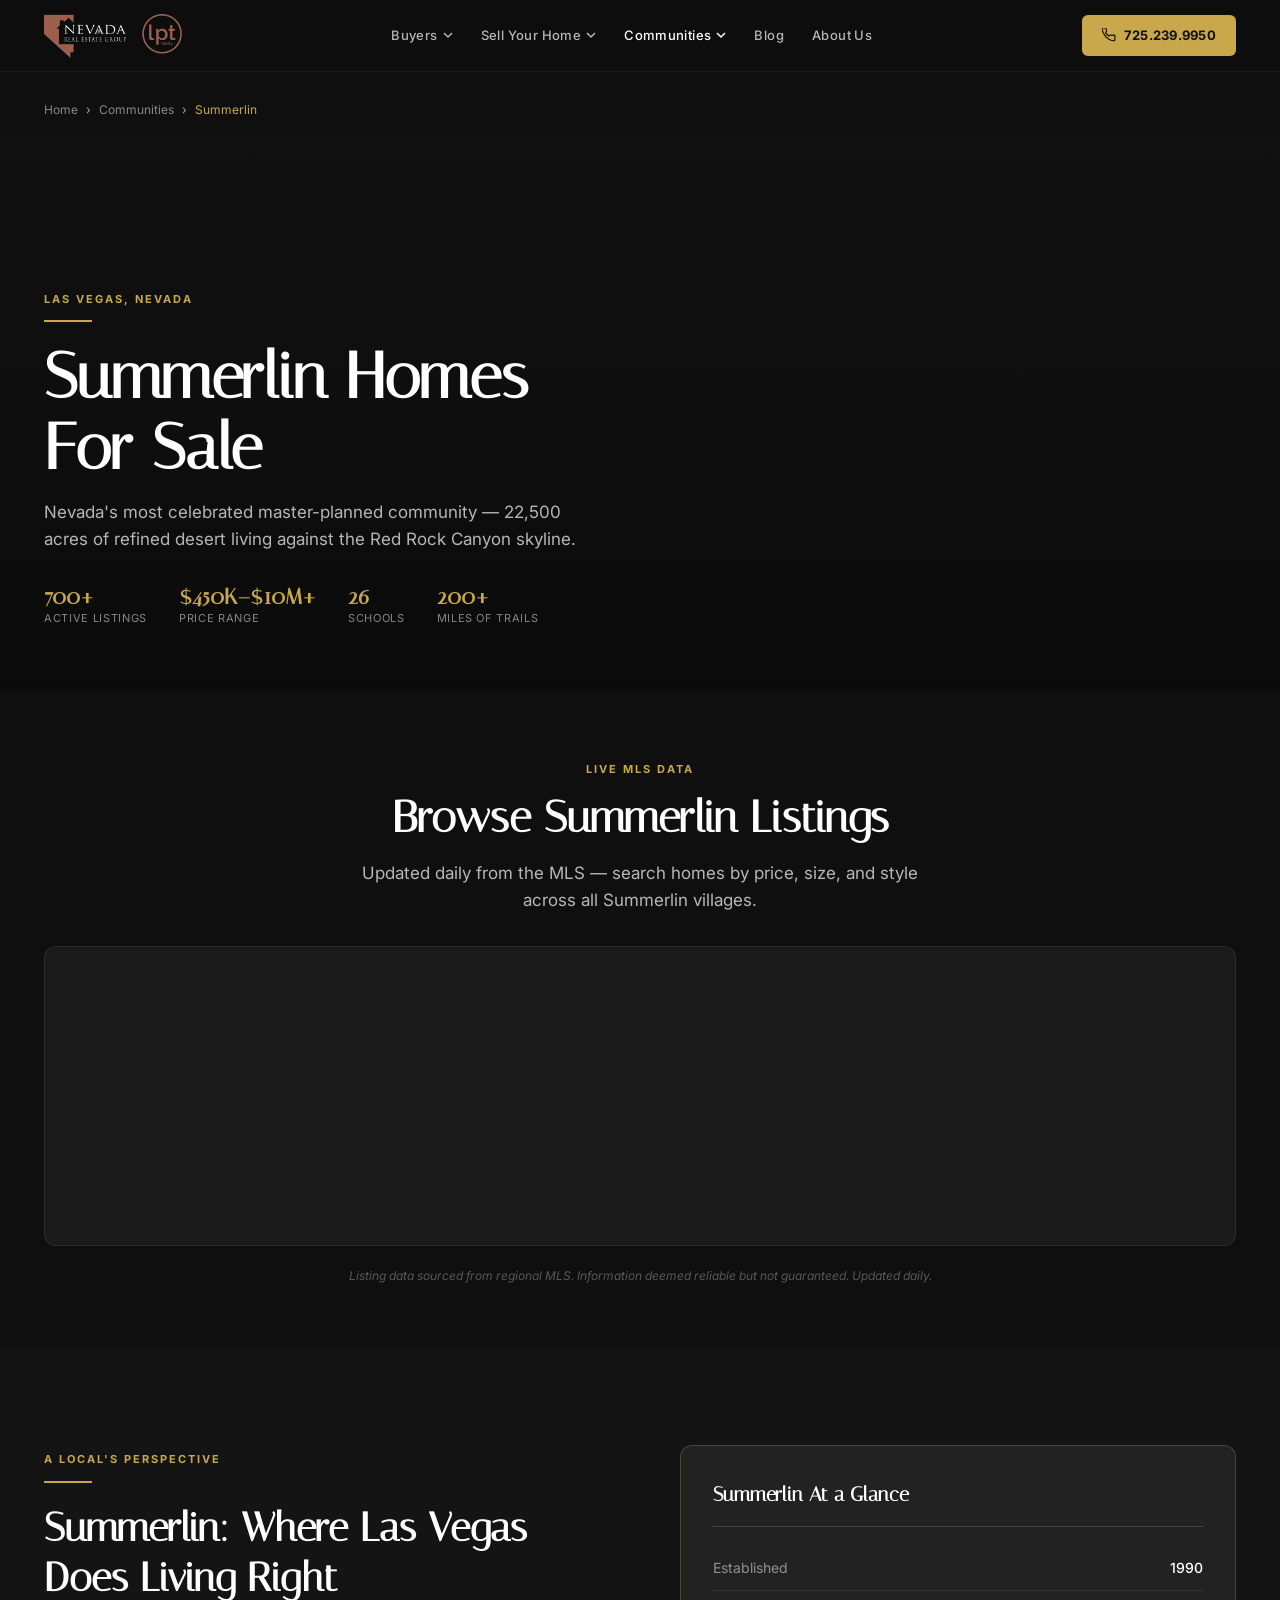
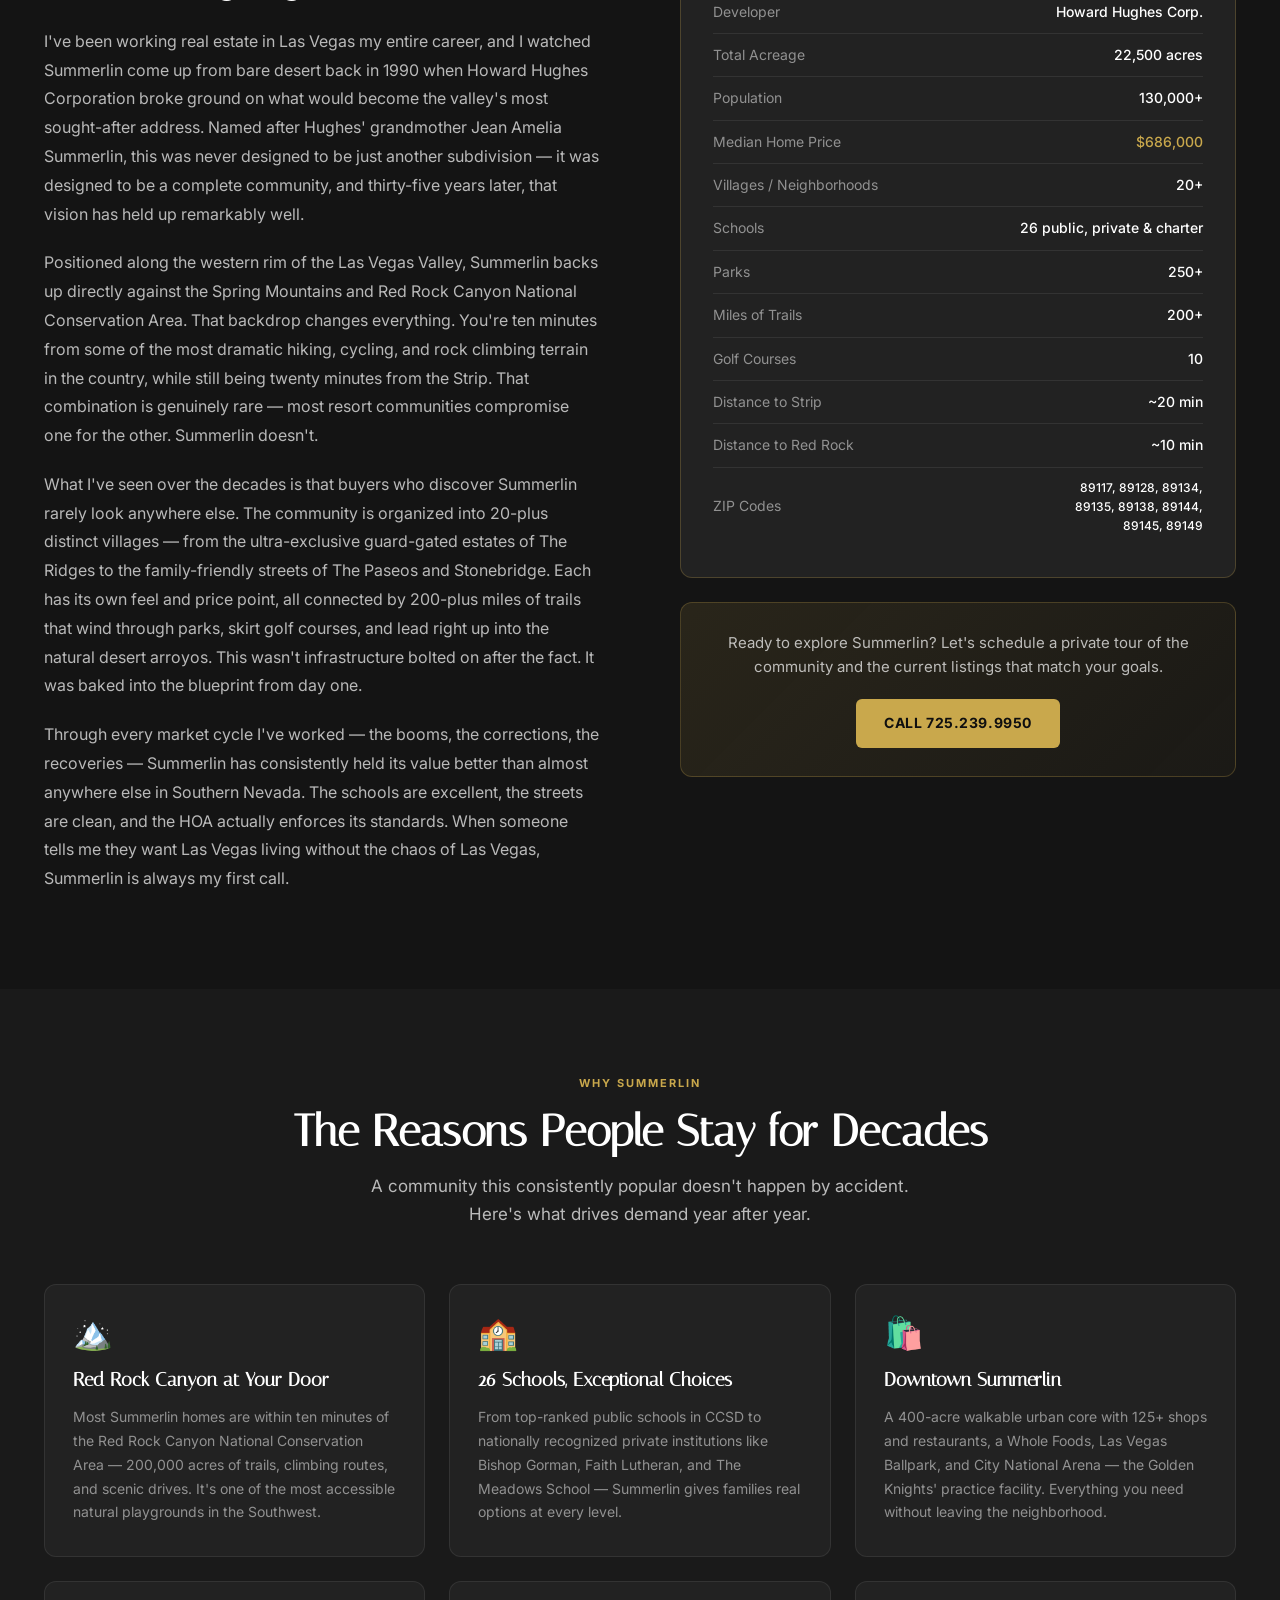
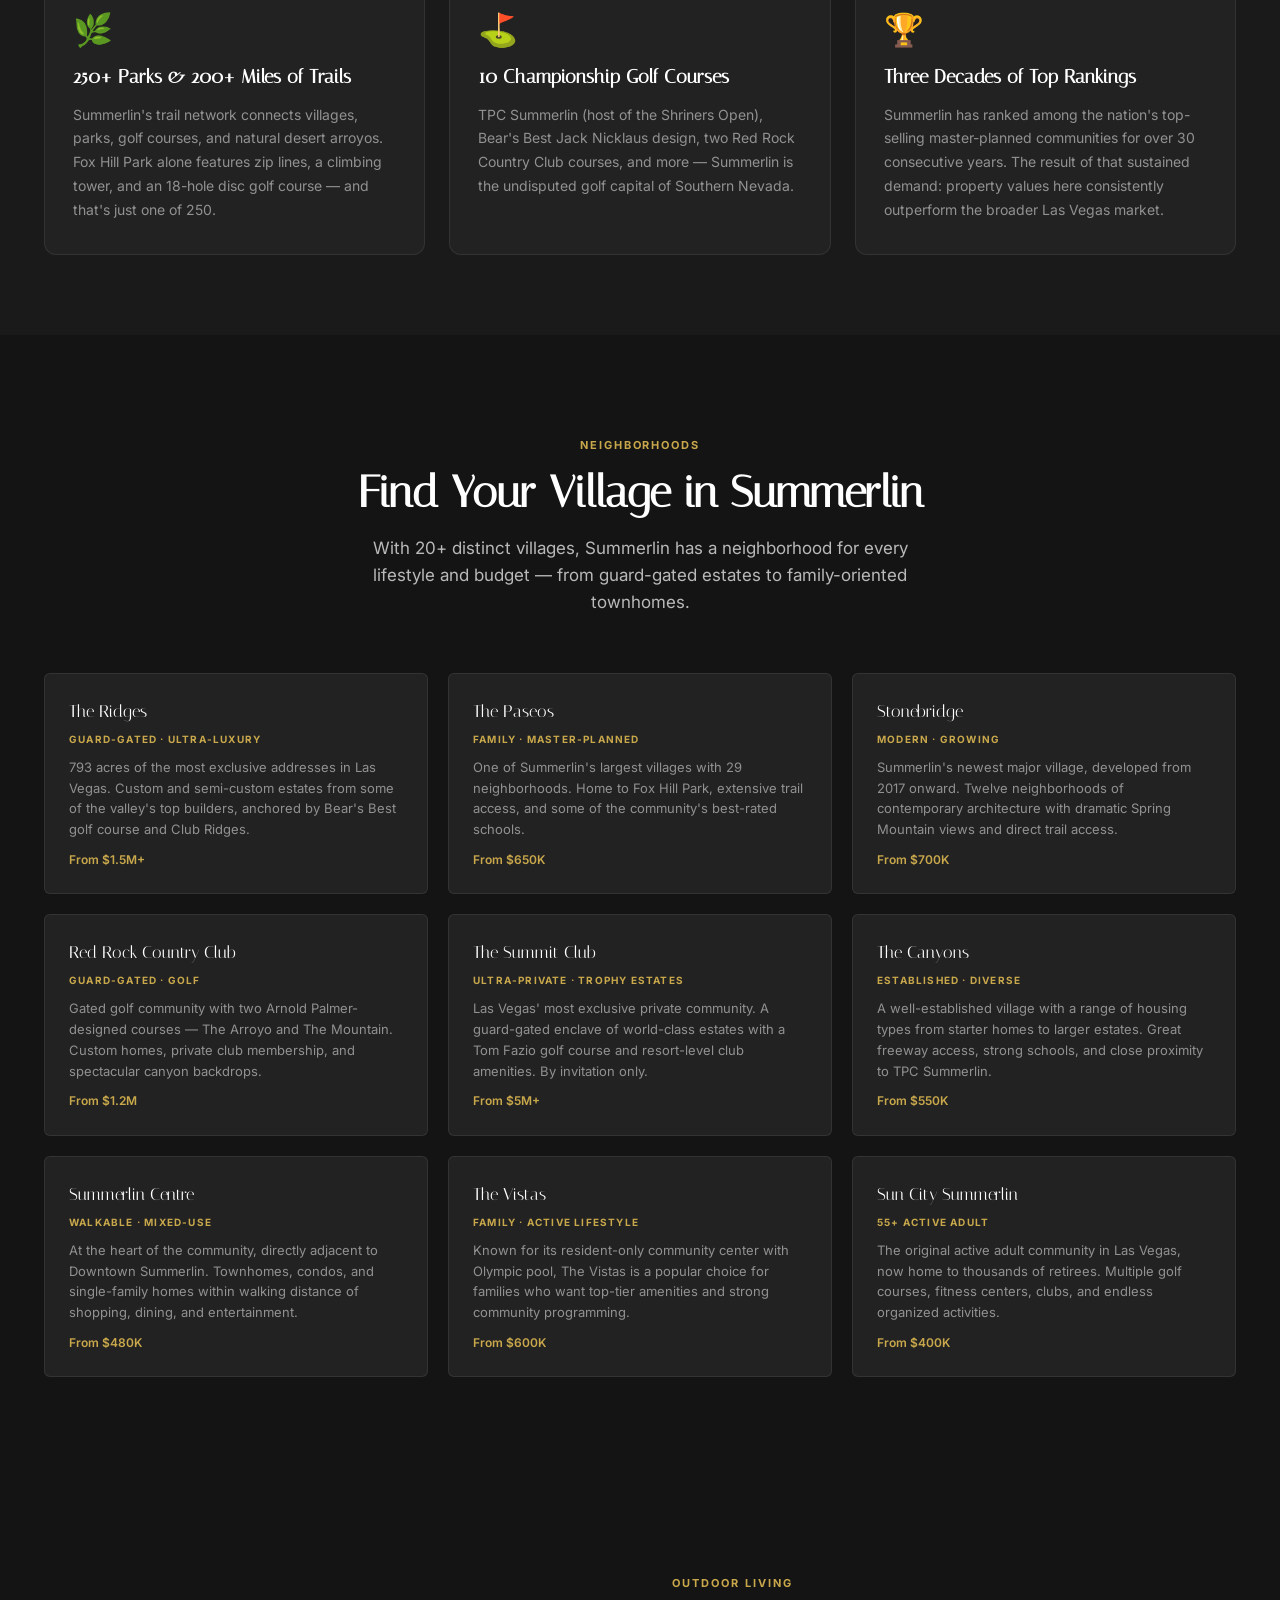
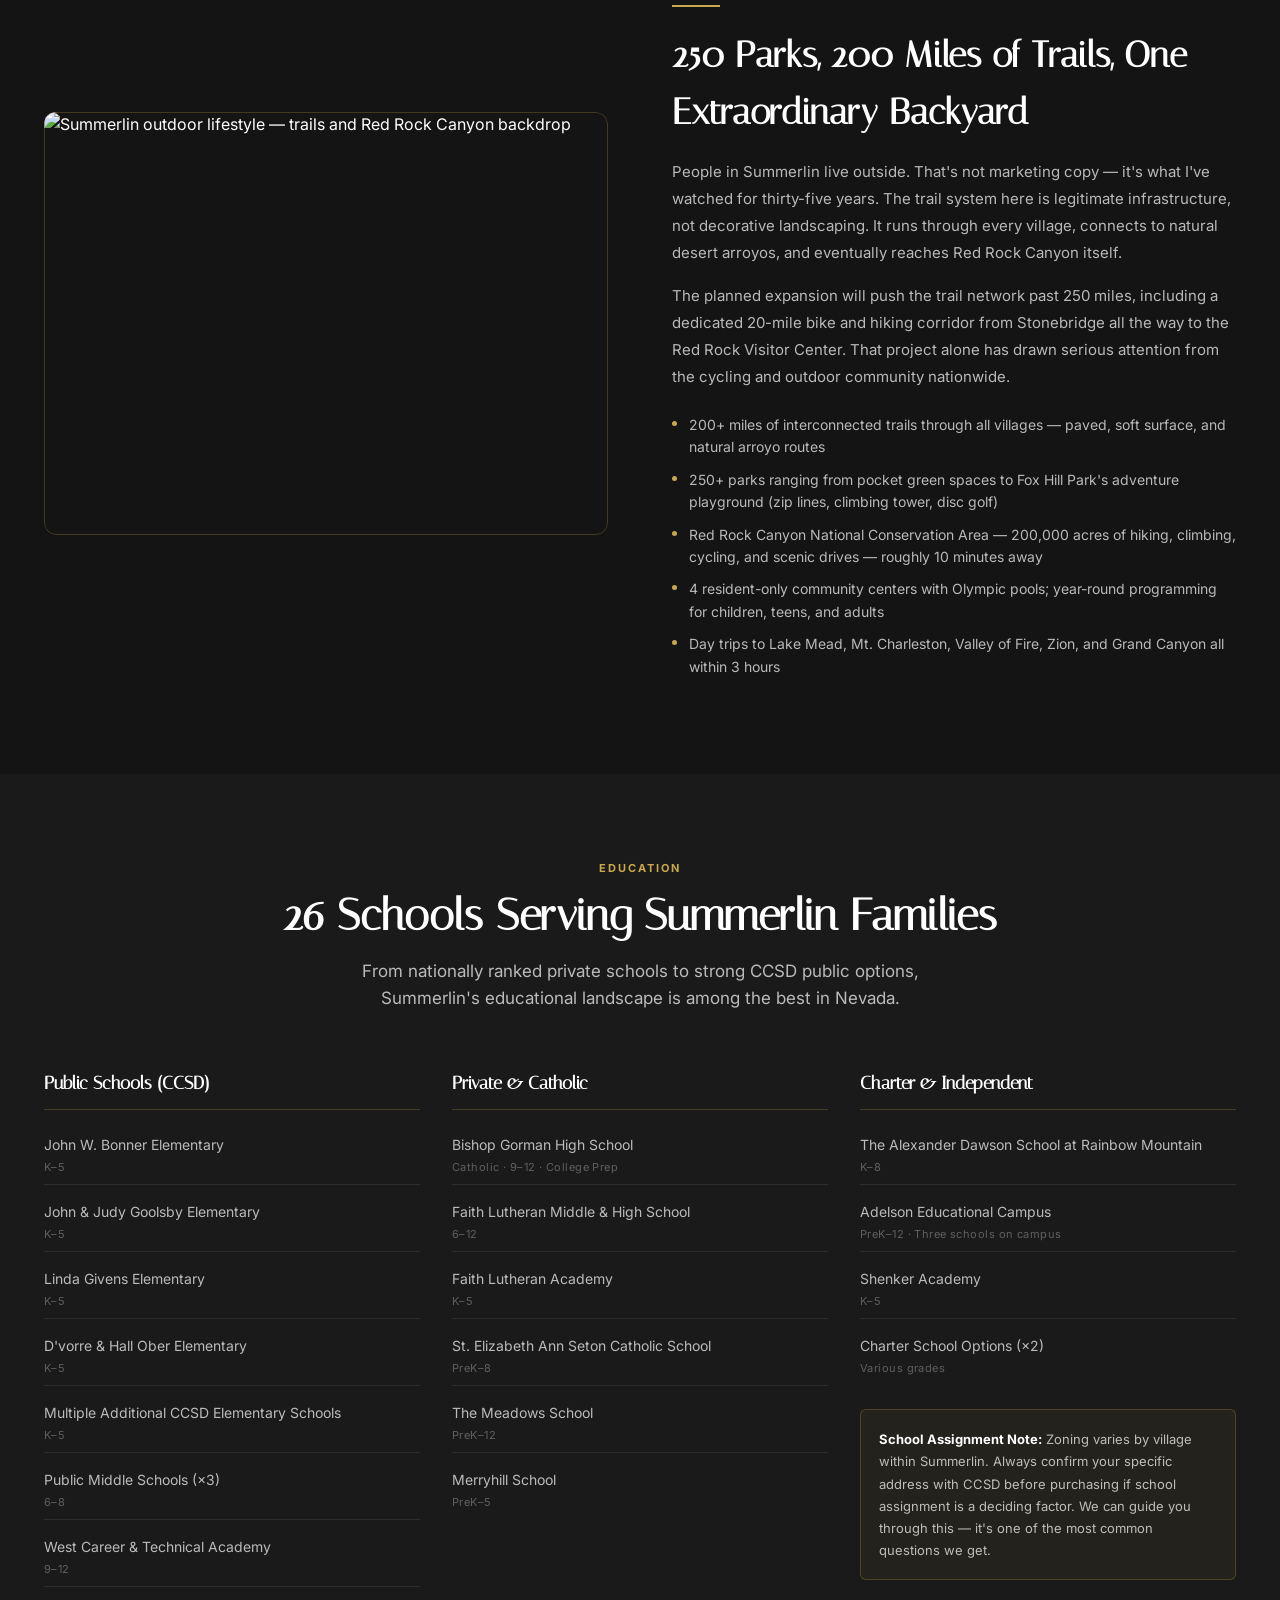
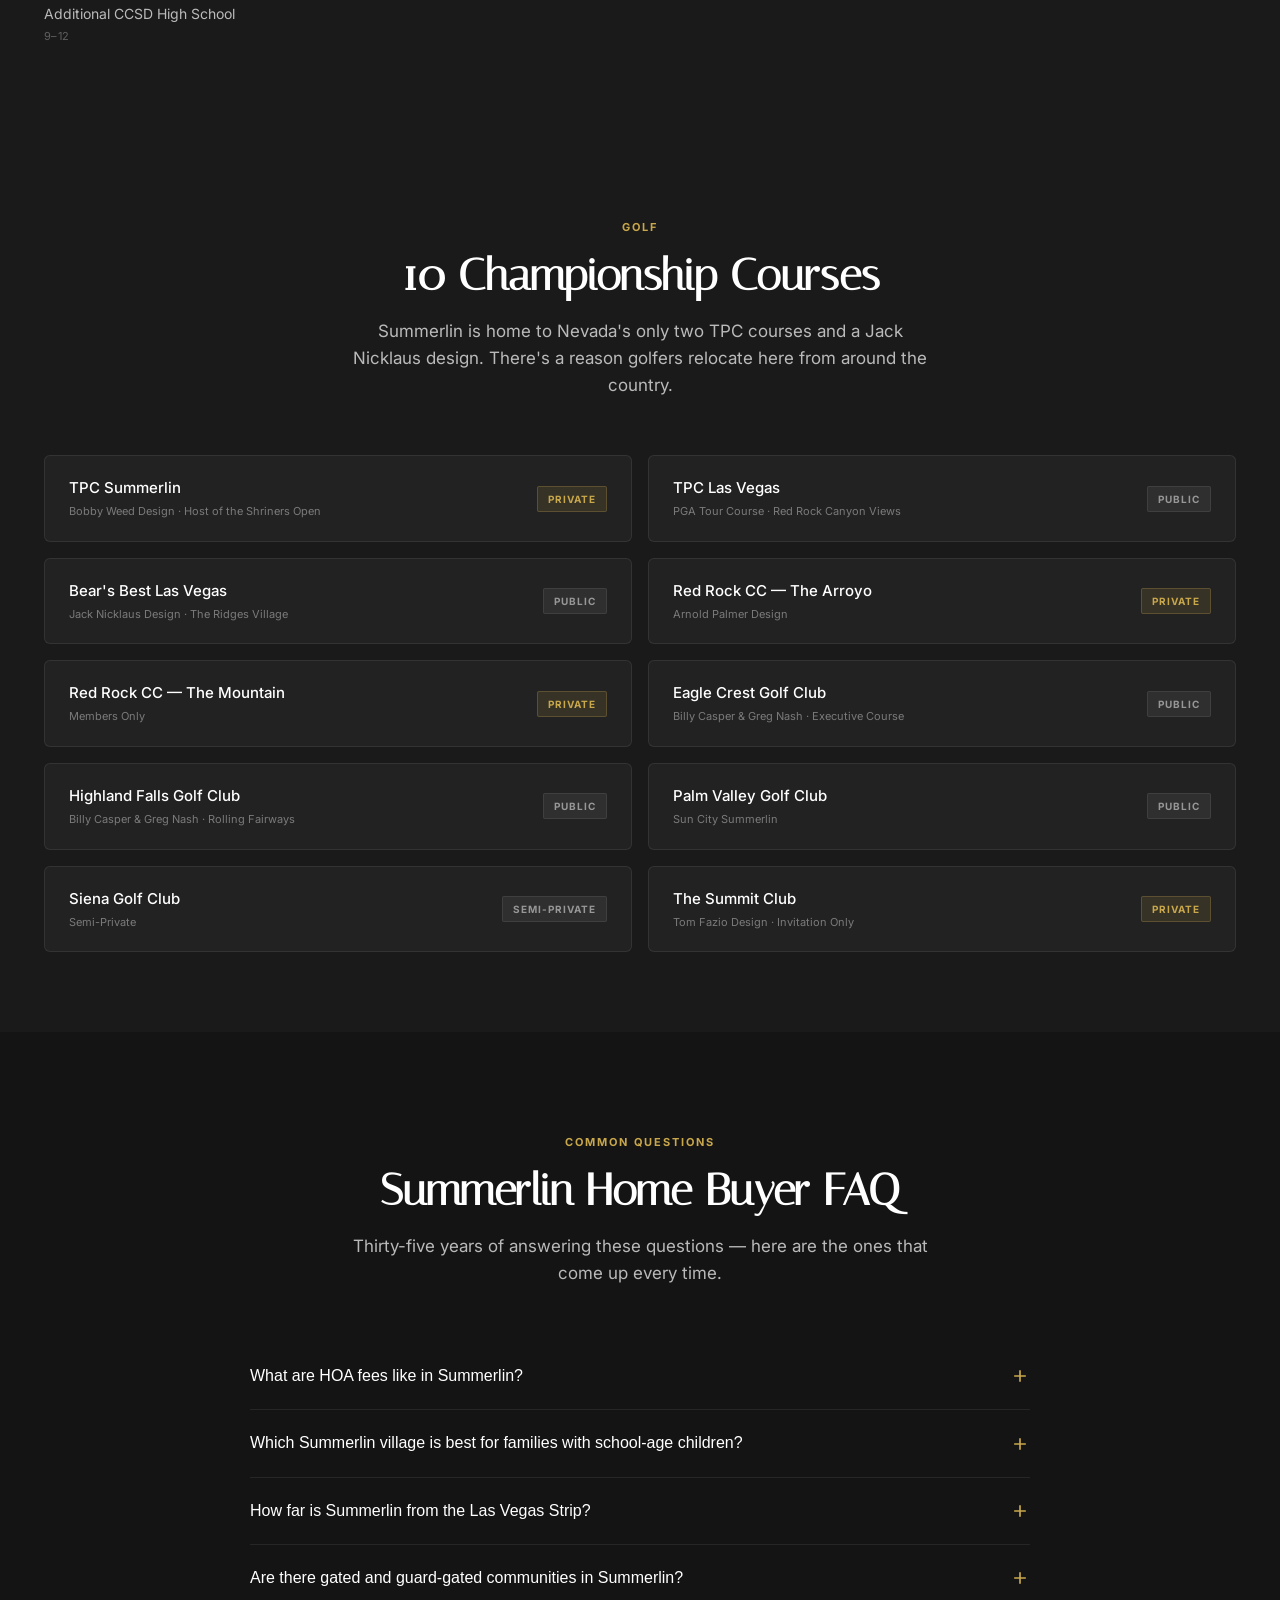
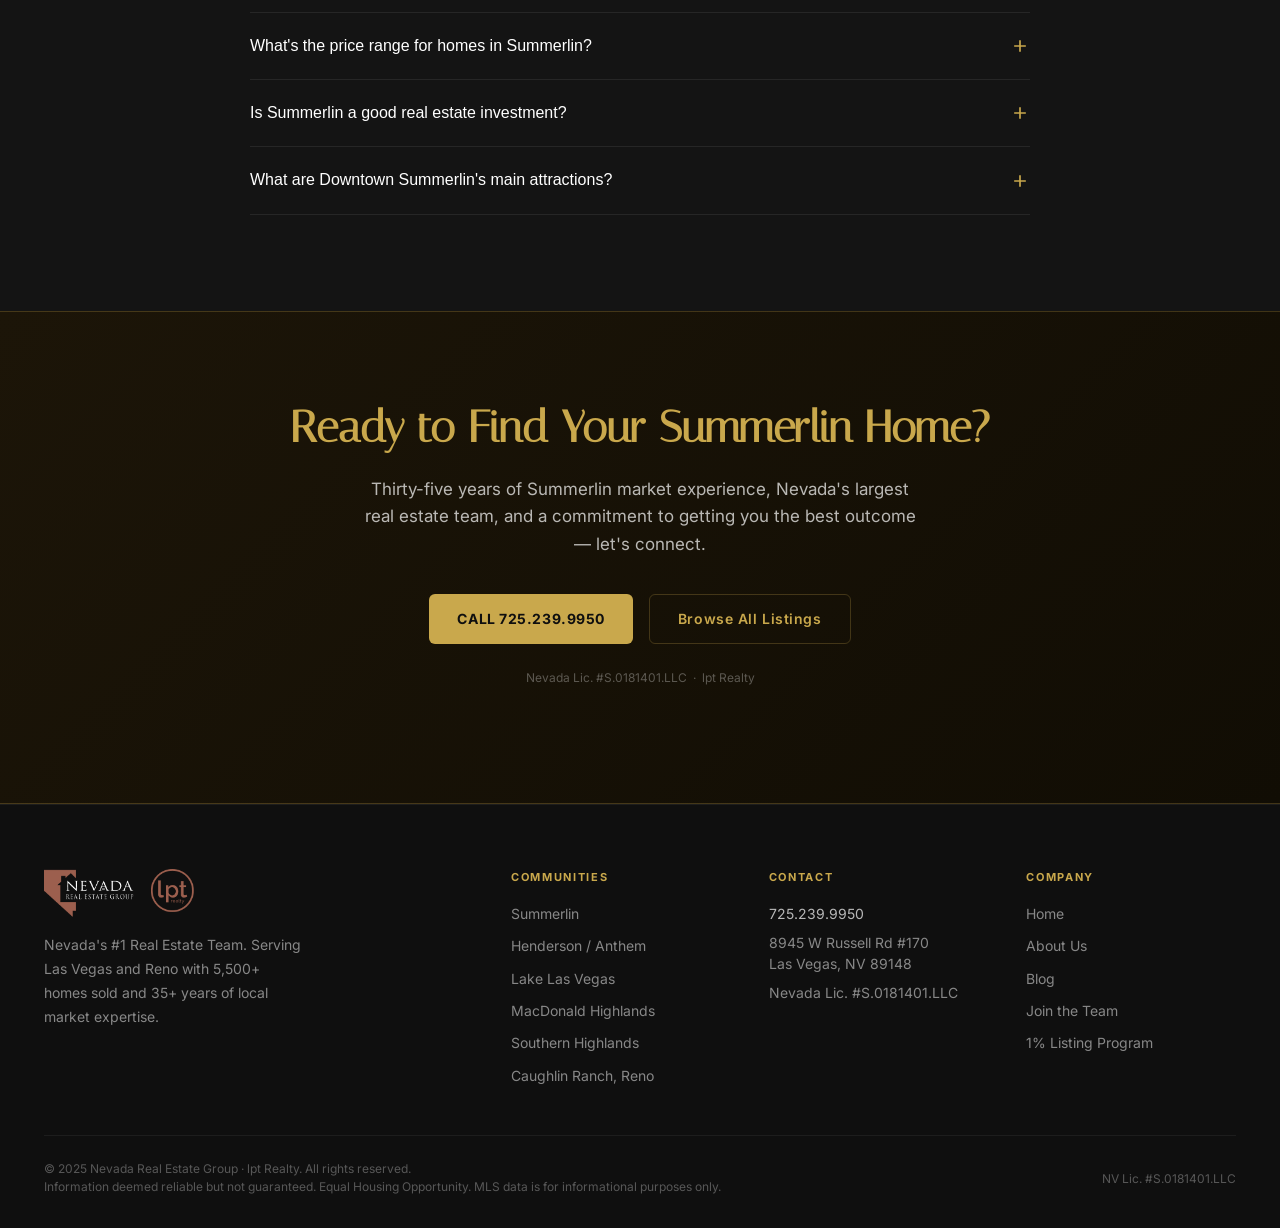
==== commit d517bfcf: "Switch heading font from Playfair Display to Italiana sitewide Applied to homepage and Summerlin com" ====
--- a/summerlin/index.html
+++ b/summerlin/index.html
@@ -16,7 +16,7 @@
   <!-- Preconnect -->
   <link rel="preconnect" href="https://fonts.googleapis.com">
   <link rel="preconnect" href="https://fonts.gstatic.com" crossorigin>
-  <link href="https://fonts.googleapis.com/css2?family=Playfair+Display:ital,wght@0,400;0,600;0,700;1,400&family=Inter:wght@300;400;500;600;700&display=swap" rel="stylesheet">
+  <link href="https://fonts.googleapis.com/css2?family=Italiana&family=Inter:wght@300;400;500;600;700&display=swap" rel="stylesheet">
 
   <!-- YLOPO Config -->
   <script>
@@ -69,7 +69,7 @@
       --white-12: rgba(255,255,255,0.08);
       --border: rgba(201,168,76,0.25);
       --border-dim: rgba(255,255,255,0.08);
-      --font-serif: 'Playfair Display', Georgia, serif;
+      --font-serif: 'Italiana', Georgia, serif;
       --font-sans: 'Inter', system-ui, sans-serif;
       --radius: 6px;
       --radius-lg: 12px;
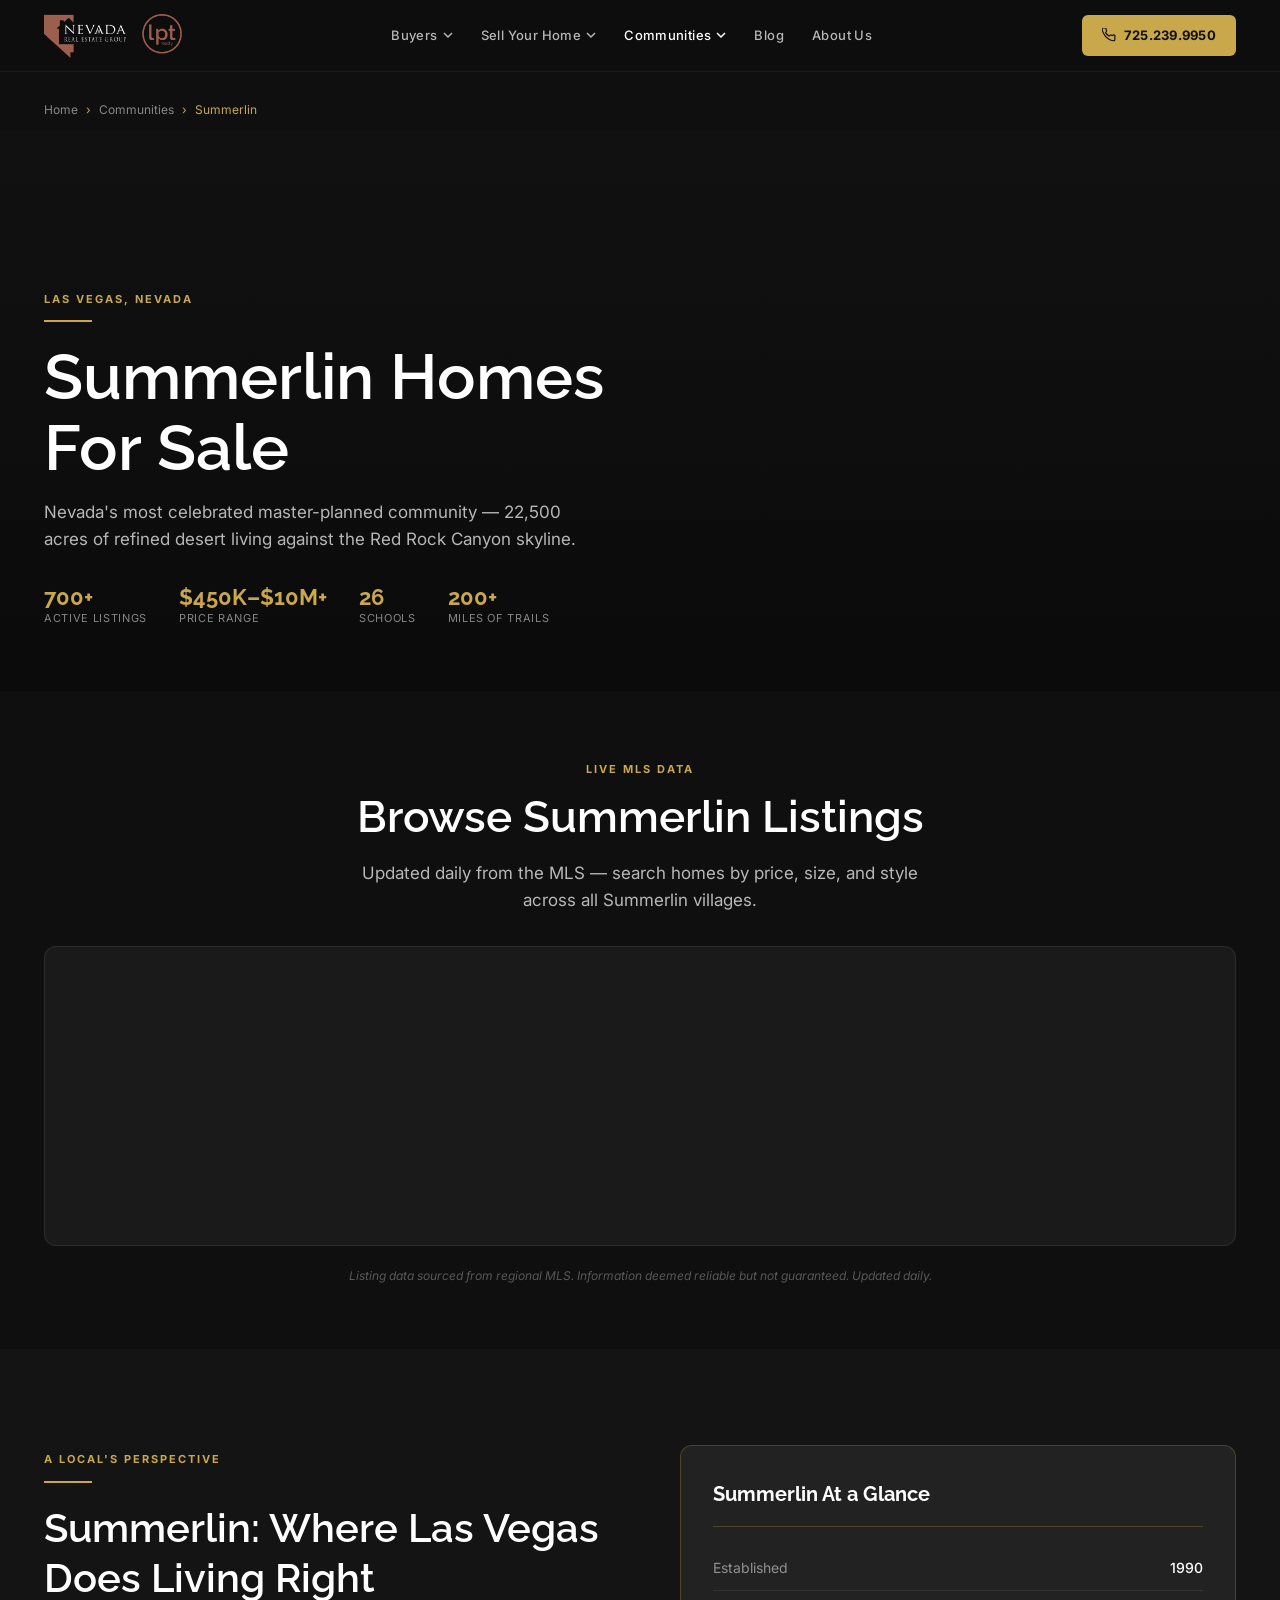
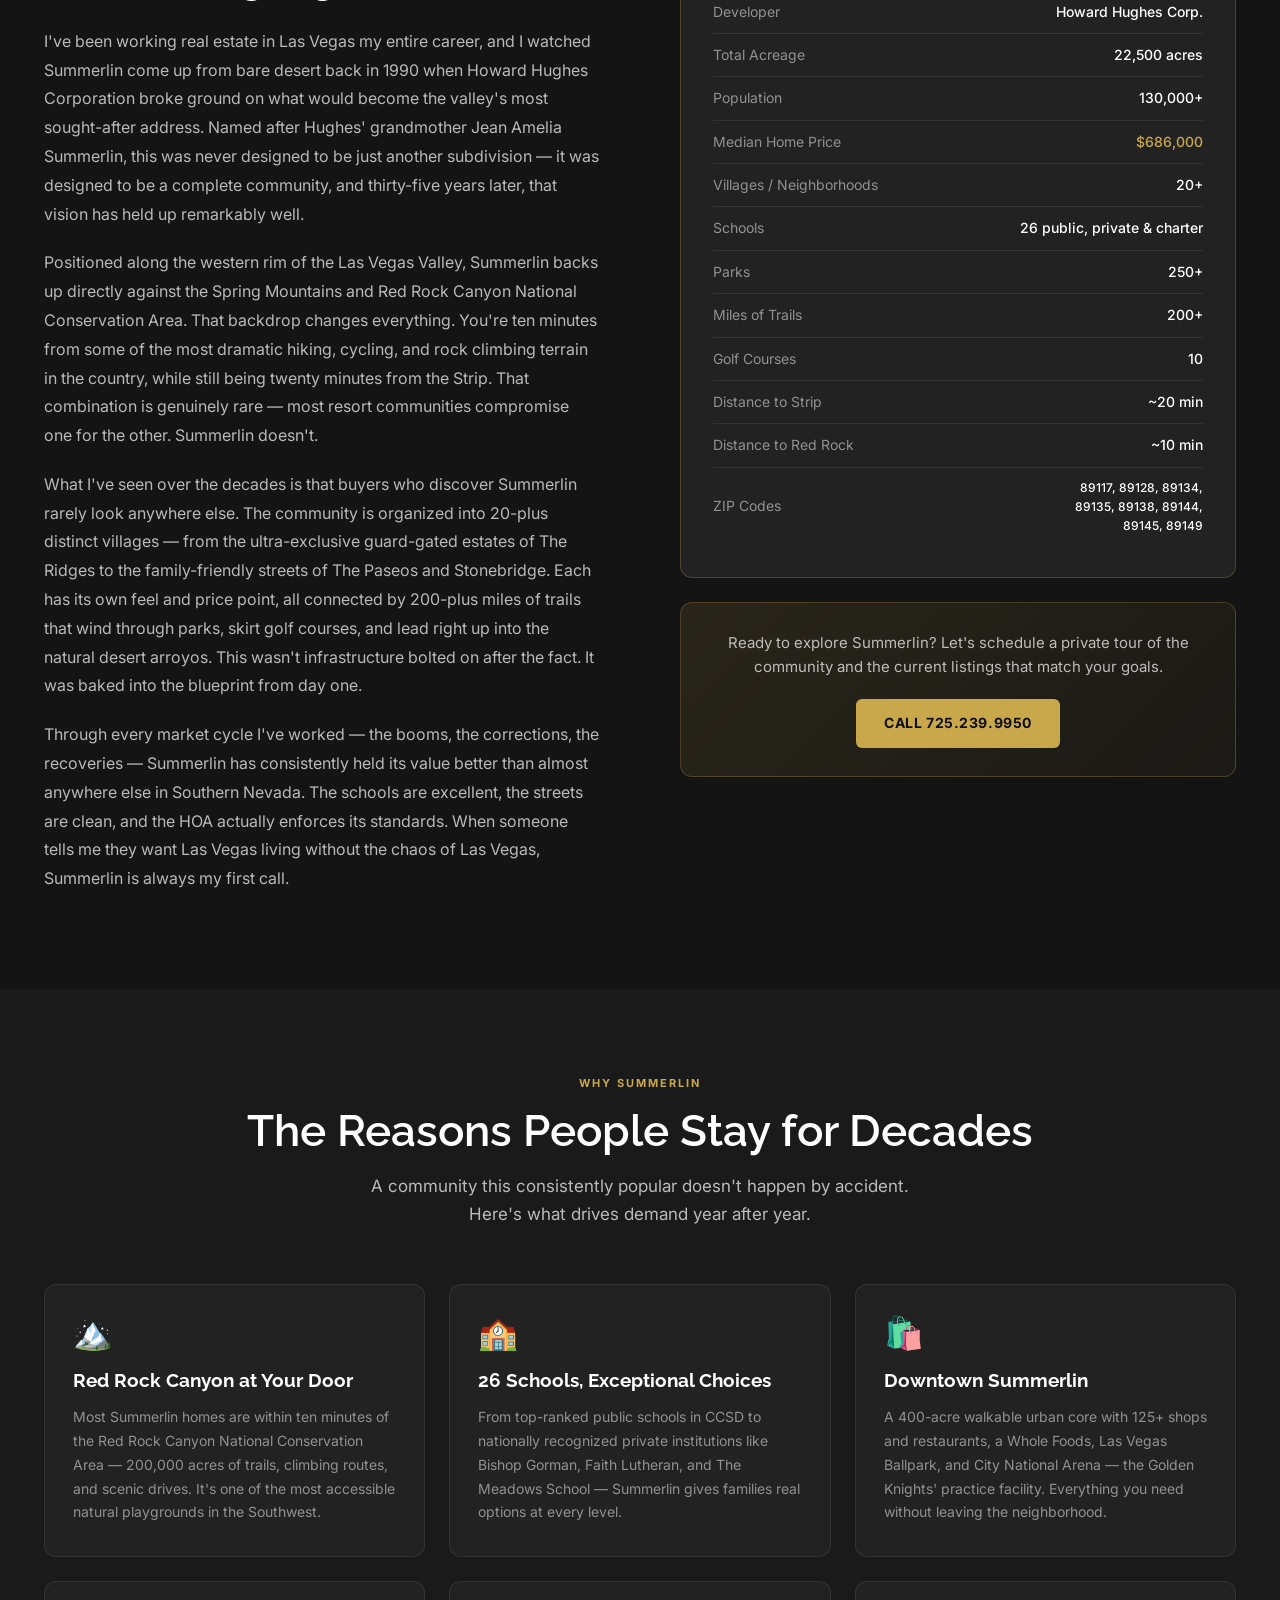
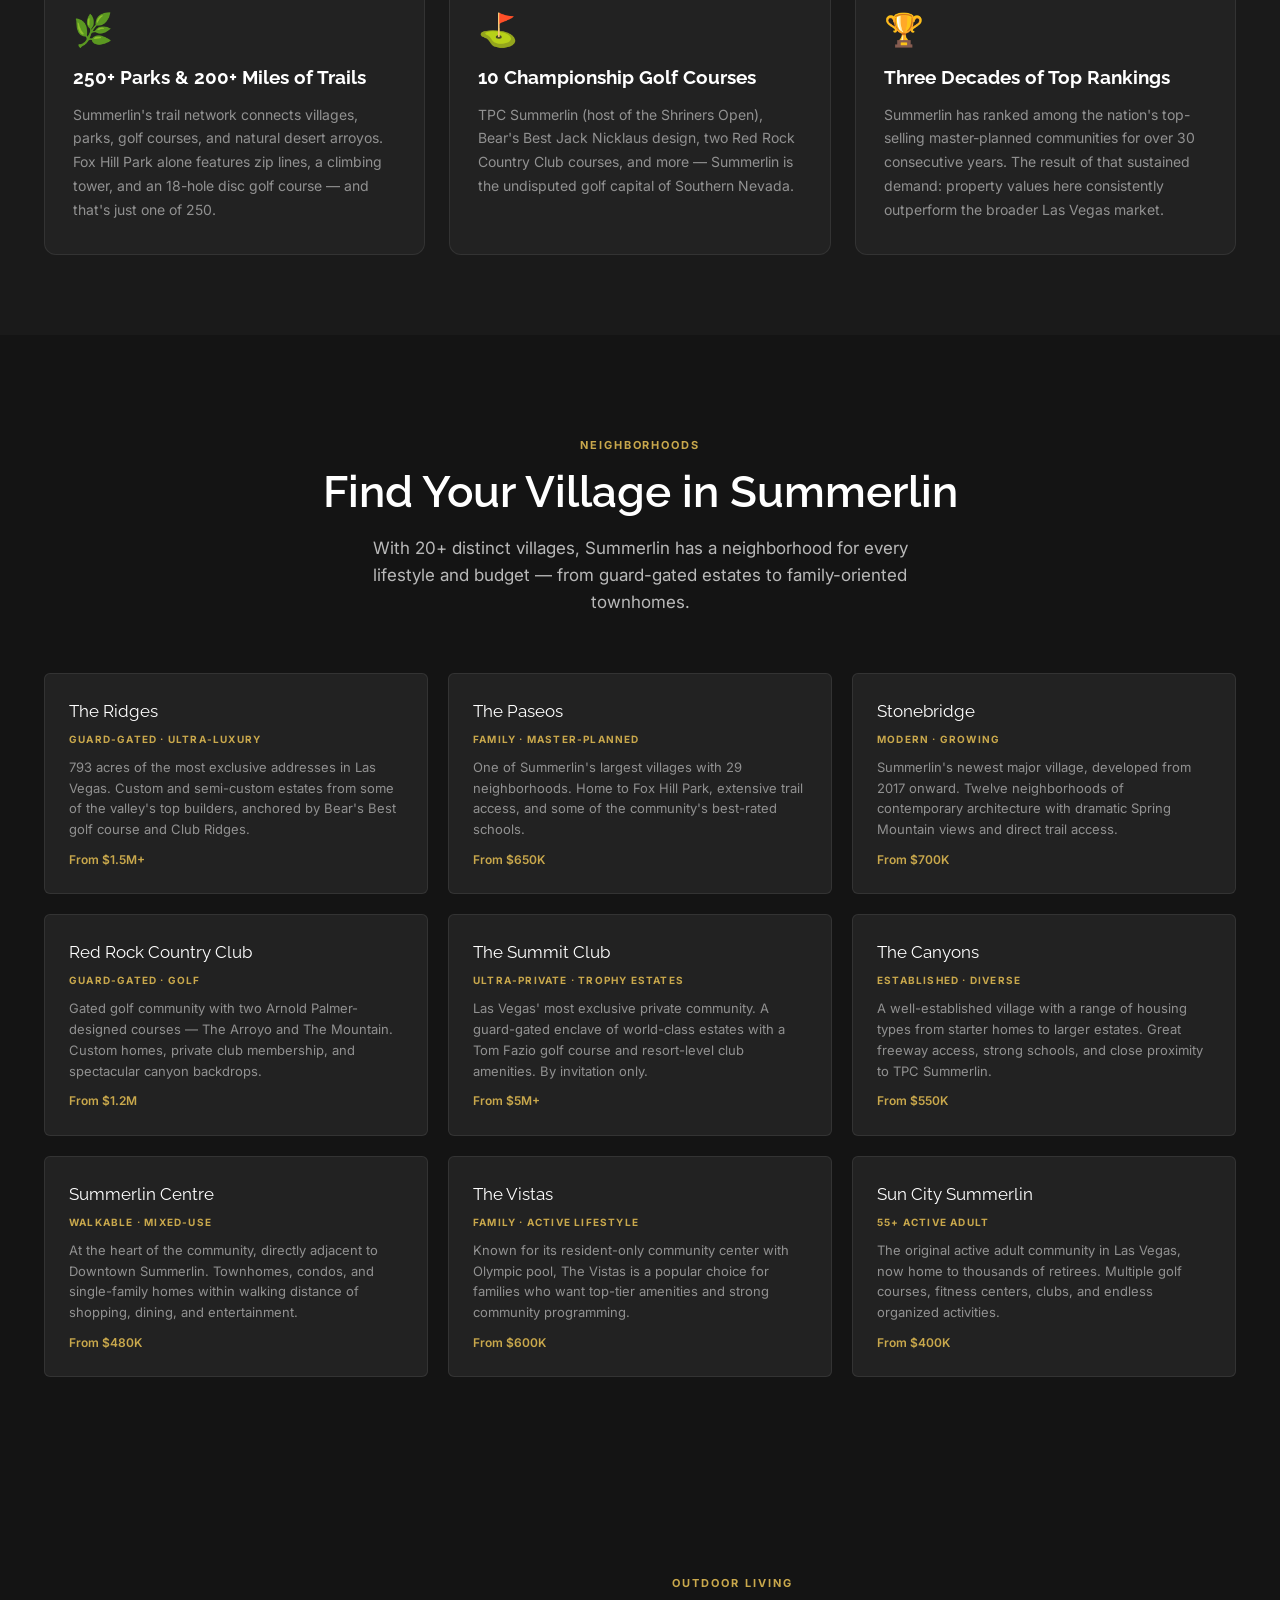
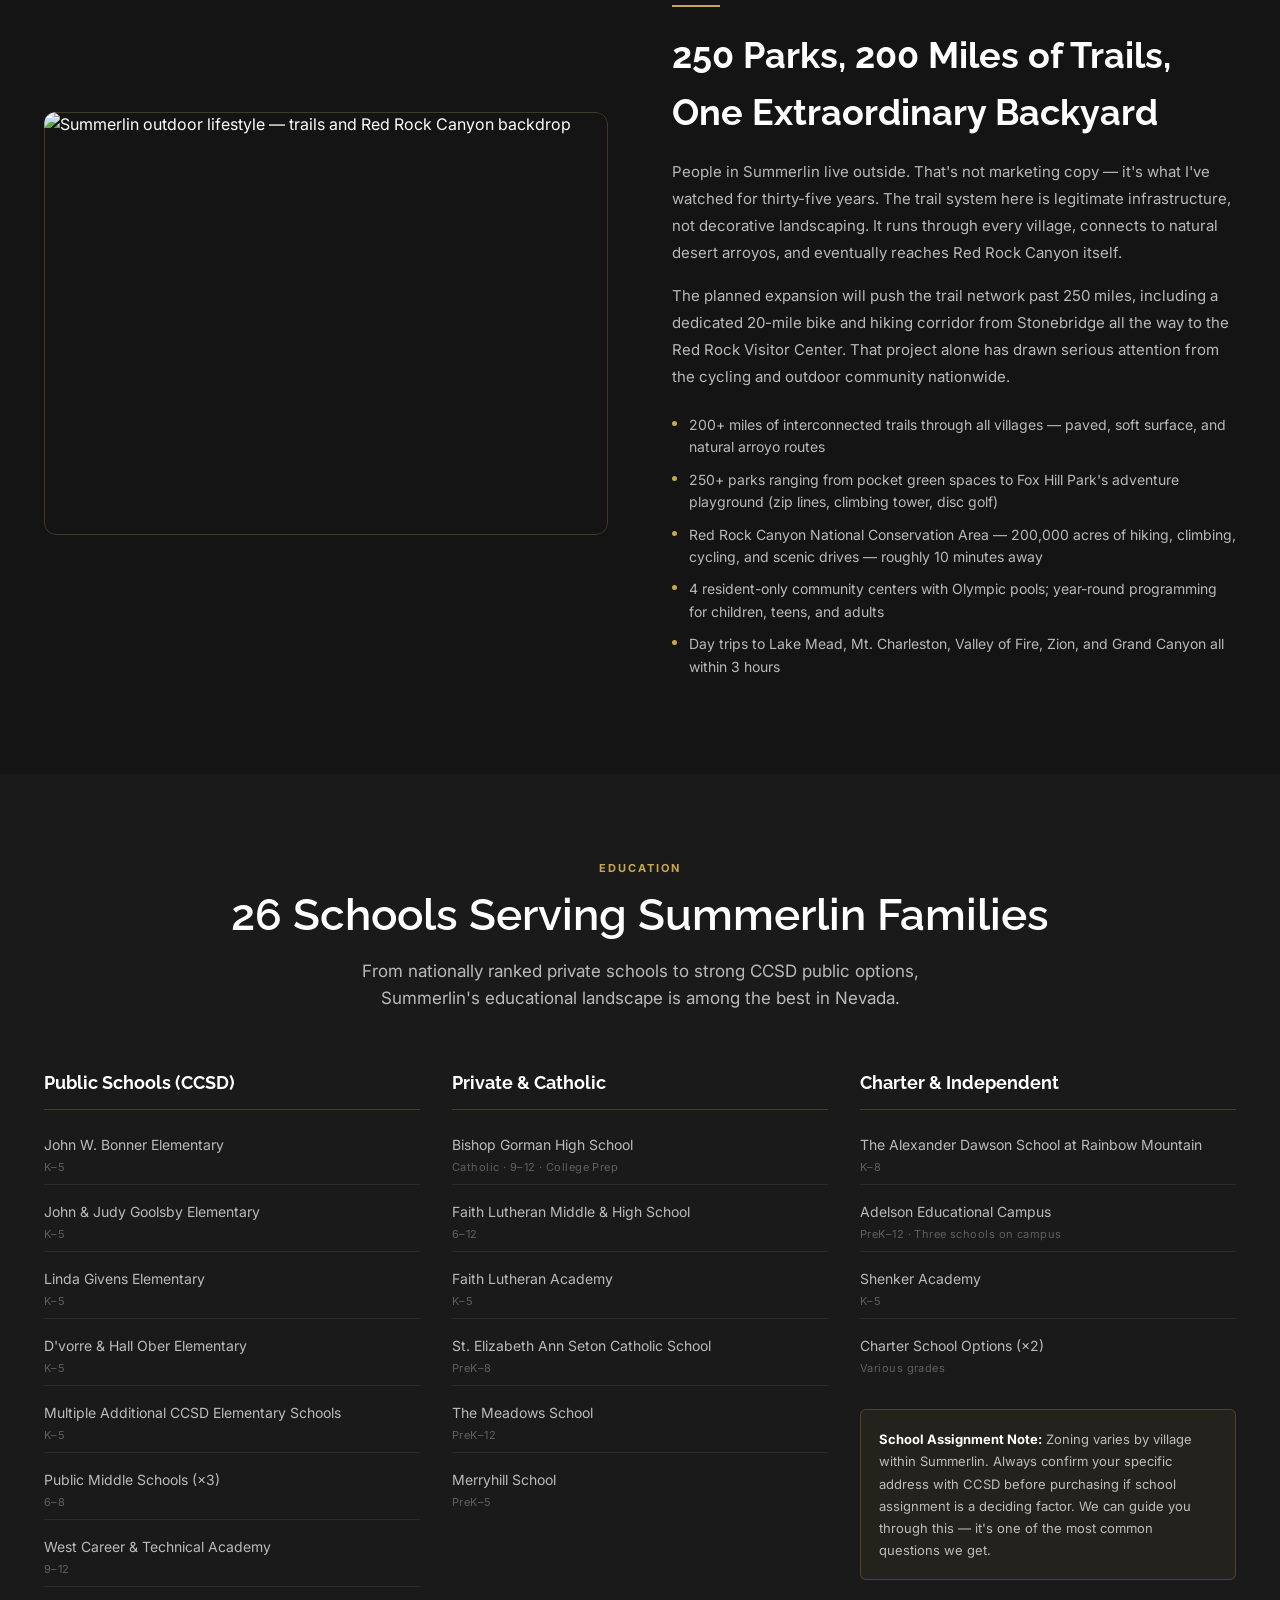
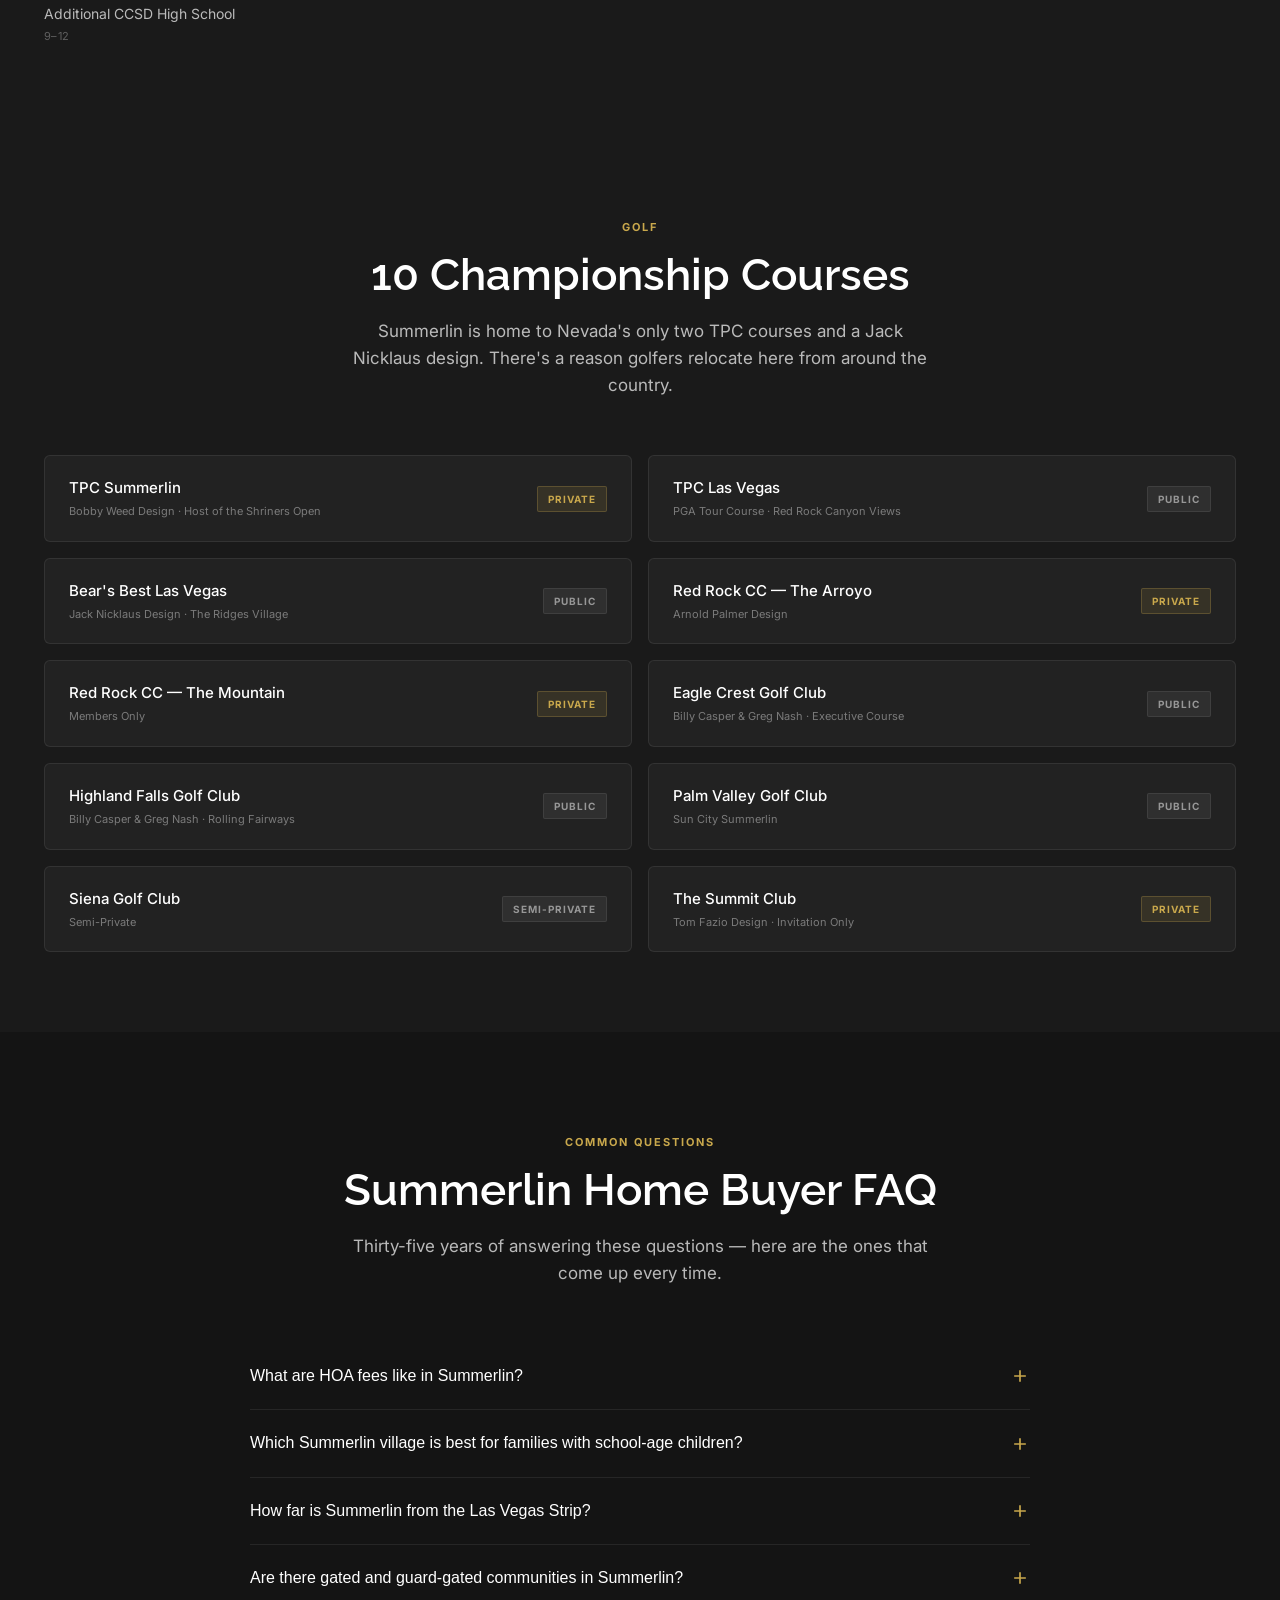
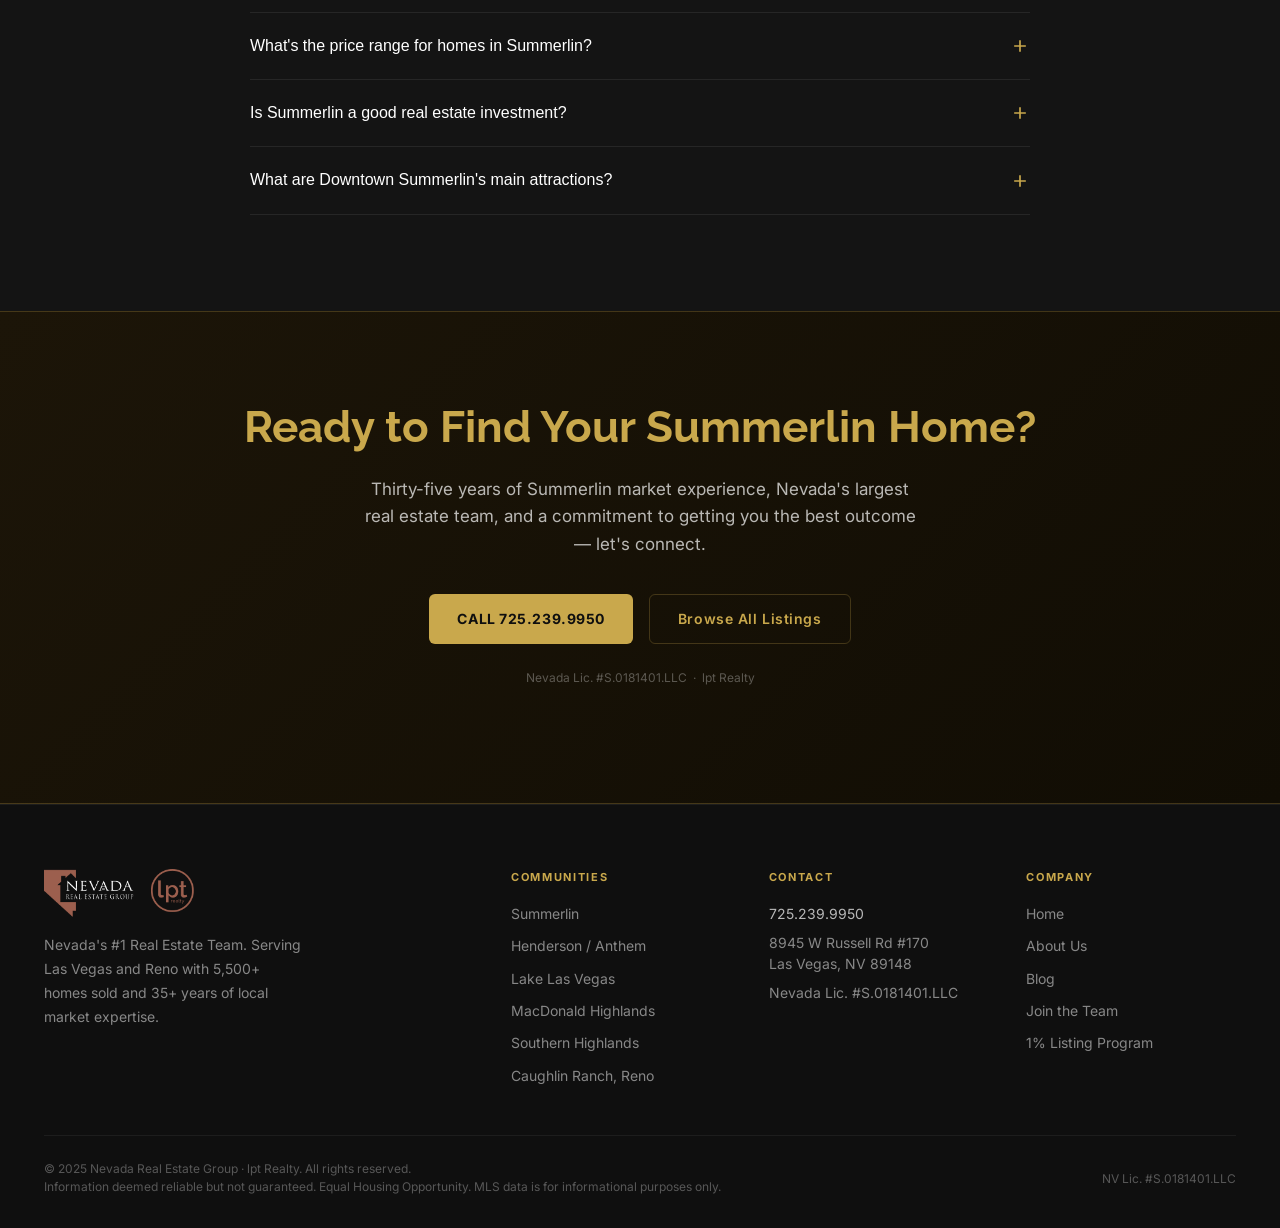
==== commit 12985e5f: "Switch heading font to Raleway (weight 800/900) Replaces Italiana with Raleway across homepage and S" ====
--- a/summerlin/index.html
+++ b/summerlin/index.html
@@ -16,7 +16,7 @@
   <!-- Preconnect -->
   <link rel="preconnect" href="https://fonts.googleapis.com">
   <link rel="preconnect" href="https://fonts.gstatic.com" crossorigin>
-  <link href="https://fonts.googleapis.com/css2?family=Italiana&family=Inter:wght@300;400;500;600;700&display=swap" rel="stylesheet">
+  <link href="https://fonts.googleapis.com/css2?family=Raleway:wght@700;800;900&family=Inter:wght@300;400;500;600;700&display=swap" rel="stylesheet">
 
   <!-- YLOPO Config -->
   <script>
@@ -69,7 +69,7 @@
       --white-12: rgba(255,255,255,0.08);
       --border: rgba(201,168,76,0.25);
       --border-dim: rgba(255,255,255,0.08);
-      --font-serif: 'Italiana', Georgia, serif;
+      --font-serif: 'Raleway', system-ui, sans-serif;
       --font-sans: 'Inter', system-ui, sans-serif;
       --radius: 6px;
       --radius-lg: 12px;
